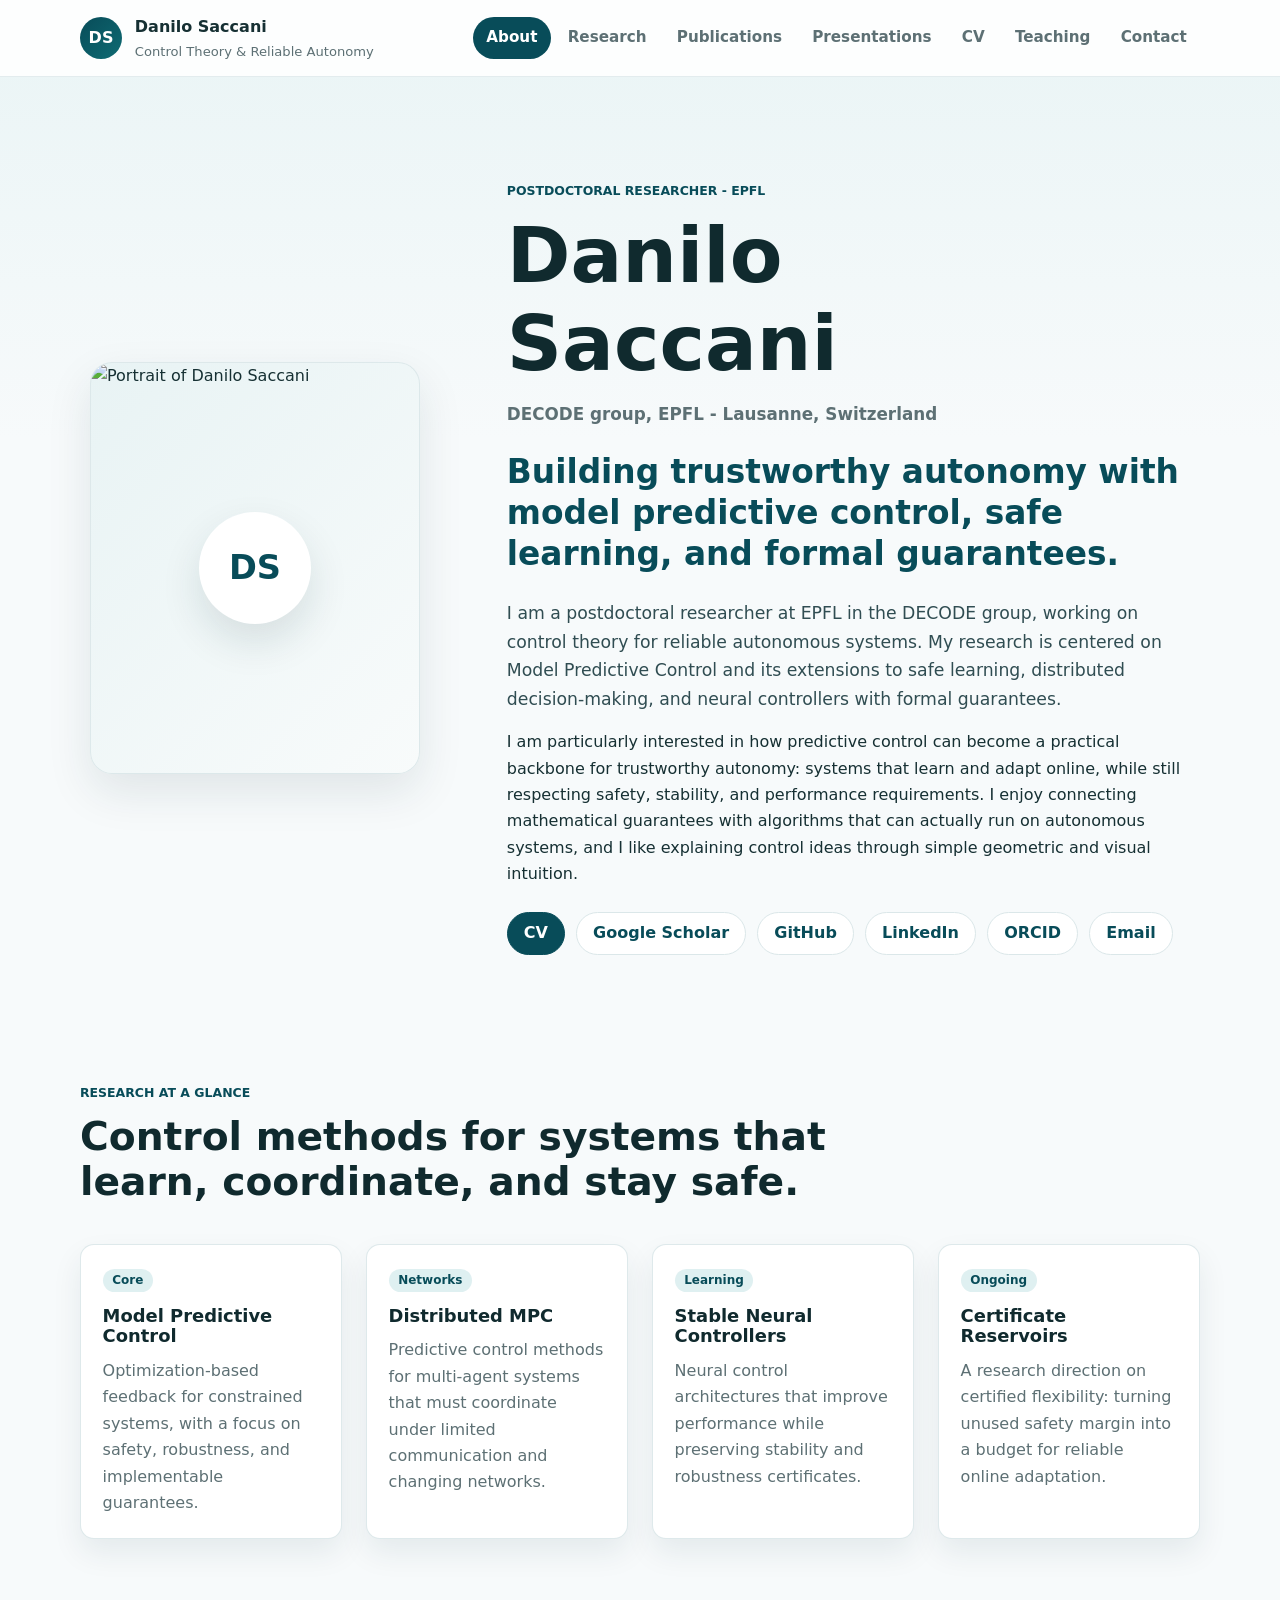
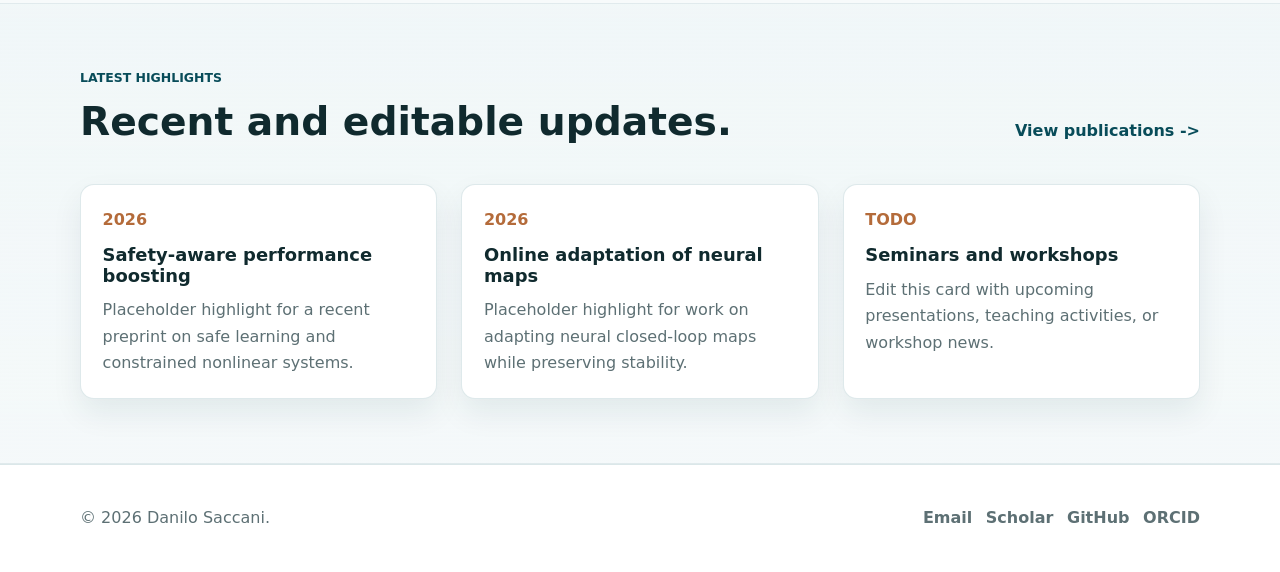
==== index.html @ 60fc22ee "updated picture" ====
<!doctype html>
<html lang="en">
<head>
  <meta charset="utf-8">
  <meta name="viewport" content="width=device-width, initial-scale=1">
  <meta name="description" content="Danilo Saccani, postdoctoral researcher at EPFL working on model predictive control, safe learning, and reliable autonomous systems.">
  <title>Danilo Saccani | Control Theory and Reliable Autonomy</title>
  <link rel="stylesheet" href="assets/css/style.css">
</head>
<body>
  <a class="skip-link" href="#main">Skip to content</a>

  <header class="site-header">
    <nav class="navbar container" aria-label="Primary navigation">
      <a class="brand" href="index.html" aria-label="Danilo Saccani homepage">
        <span class="brand-mark" aria-hidden="true">DS</span>
        <span class="brand-text">
          <span class="brand-name">Danilo Saccani</span>
          <span class="brand-subtitle">Control Theory &amp; Reliable Autonomy</span>
        </span>
      </a>

      <button class="nav-toggle" type="button" aria-expanded="false" aria-controls="site-nav">
        <span class="sr-only">Toggle navigation</span>
        <span class="nav-toggle-bars" aria-hidden="true"></span>
      </button>

      <ul class="nav-links" id="site-nav">
        <li><a href="index.html">About</a></li>
        <li><a href="research.html">Research</a></li>
        <li><a href="publications.html">Publications</a></li>
        <li><a href="presentations.html">Presentations</a></li>
        <li><a href="cv.html">CV</a></li>
        <li><a href="teaching.html">Teaching</a></li>
        <li><a href="contact.html">Contact</a></li>
      </ul>
    </nav>
  </header>

  <main id="main">
    <section class="hero">
      <div class="container hero-grid">
        <div class="hero-portrait">
          <div class="portrait-frame" data-image-shell>
            <img src="picture/profile.png" alt="Portrait of Danilo Saccani" class="profile-photo" data-fallback-image>
            <div class="portrait-placeholder" aria-hidden="true">
              <span>DS</span>
            </div>
          </div>
        </div>

        <div class="hero-copy">
          <p class="eyebrow">Postdoctoral Researcher - EPFL</p>
          <h1>Danilo Saccani</h1>
          <p class="position-line">DECODE group, EPFL - Lausanne, Switzerland</p>
          <p class="tagline">Building trustworthy autonomy with model predictive control, safe learning, and formal guarantees.</p>
          <p class="lead">
            I am a postdoctoral researcher at EPFL in the DECODE group, working on control theory for reliable autonomous systems.
            My research is centered on Model Predictive Control and its extensions to safe learning, distributed decision-making,
            and neural controllers with formal guarantees.
          </p>
          <p>
            I am particularly interested in how predictive control can become a practical backbone for trustworthy autonomy:
            systems that learn and adapt online, while still respecting safety, stability, and performance requirements.
            I enjoy connecting mathematical guarantees with algorithms that can actually run on autonomous systems, and I like
            explaining control ideas through simple geometric and visual intuition.
          </p>

          <div class="button-row" aria-label="Profile links">
            <a class="button primary" href="cv.html">CV</a>
            <a class="button" href="https://scholar.google.com/citations?user=KbvNgogAAAAJ&amp;hl=it" target="_blank" rel="noopener noreferrer">Google Scholar</a>
            <a class="button" href="https://github.com/DaniloSaccani" target="_blank" rel="noopener noreferrer">GitHub</a>
            <a class="button" href="https://www.linkedin.com/in/danilo-saccani/" target="_blank" rel="noopener noreferrer">LinkedIn</a>
            <a class="button" href="https://orcid.org/0000-0002-3059-9160" target="_blank" rel="noopener noreferrer">ORCID</a>
            <a class="button" href="mailto:danilo.saccani09@gmail.com">Email</a>
          </div>
        </div>
      </div>
    </section>

    <section class="section">
      <div class="container">
        <div class="section-heading">
          <p class="eyebrow">Research at a glance</p>
          <h2>Control methods for systems that learn, coordinate, and stay safe.</h2>
        </div>

        <div class="card-grid four-columns">
          <article class="info-card">
            <span class="card-kicker">Core</span>
            <h3>Model Predictive Control</h3>
            <p>Optimization-based feedback for constrained systems, with a focus on safety, robustness, and implementable guarantees.</p>
          </article>

          <article class="info-card">
            <span class="card-kicker">Networks</span>
            <h3>Distributed MPC</h3>
            <p>Predictive control methods for multi-agent systems that must coordinate under limited communication and changing networks.</p>
          </article>

          <article class="info-card">
            <span class="card-kicker">Learning</span>
            <h3>Stable Neural Controllers</h3>
            <p>Neural control architectures that improve performance while preserving stability and robustness certificates.</p>
          </article>

          <article class="info-card">
            <span class="card-kicker">Ongoing</span>
            <h3>Certificate Reservoirs</h3>
            <p>A research direction on certified flexibility: turning unused safety margin into a budget for reliable online adaptation.</p>
          </article>
        </div>
      </div>
    </section>

    <section class="section section-soft">
      <div class="container">
        <div class="section-heading row-heading">
          <div>
            <p class="eyebrow">Latest highlights</p>
            <h2>Recent and editable updates.</h2>
          </div>
          <a class="text-link" href="publications.html">View publications</a>
        </div>

        <div class="card-grid three-columns">
          <article class="highlight-card">
            <time datetime="2026">2026</time>
            <h3>Safety-aware performance boosting</h3>
            <p>Placeholder highlight for a recent preprint on safe learning and constrained nonlinear systems.</p>
          </article>

          <article class="highlight-card">
            <time datetime="2026">2026</time>
            <h3>Online adaptation of neural maps</h3>
            <p>Placeholder highlight for work on adapting neural closed-loop maps while preserving stability.</p>
          </article>

          <article class="highlight-card">
            <time datetime="2025">TODO</time>
            <h3>Seminars and workshops</h3>
            <p>Edit this card with upcoming presentations, teaching activities, or workshop news.</p>
          </article>
        </div>
      </div>
    </section>
  </main>

  <footer class="site-footer">
    <div class="container footer-grid">
      <p>&copy; <span data-current-year></span> Danilo Saccani.</p>
      <div class="footer-links">
        <a href="mailto:danilo.saccani09@gmail.com">Email</a>
        <a href="https://scholar.google.com/citations?user=KbvNgogAAAAJ&amp;hl=it" target="_blank" rel="noopener noreferrer">Scholar</a>
        <a href="https://github.com/DaniloSaccani" target="_blank" rel="noopener noreferrer">GitHub</a>
        <a href="https://orcid.org/0000-0002-3059-9160" target="_blank" rel="noopener noreferrer">ORCID</a>
      </div>
    </div>
  </footer>

  <script src="assets/js/main.js" defer></script>
</body>
</html>
---- assets/css/style.css ----
:root {
  --color-bg: #f7fafb;
  --color-surface: #ffffff;
  --color-surface-soft: #eef6f7;
  --color-text: #163033;
  --color-muted: #5d7074;
  --color-border: #dbe7e9;
  --color-accent: #0f6b73;
  --color-accent-dark: #084c59;
  --color-accent-soft: #dff0f1;
  --color-blue: #1d5f8f;
  --color-warm: #b46b3a;
  --shadow-soft: 0 18px 45px rgba(15, 50, 60, 0.10);
  --shadow-card: 0 14px 30px rgba(15, 50, 60, 0.08);
  --radius-sm: 8px;
  --radius-md: 14px;
  --radius-lg: 22px;
  --container: 1120px;
  --space-xs: 0.4rem;
  --space-sm: 0.75rem;
  --space-md: 1rem;
  --space-lg: 1.5rem;
  --space-xl: 2.5rem;
  --space-2xl: 4rem;
  --font-main: system-ui, -apple-system, BlinkMacSystemFont, "Segoe UI", sans-serif;
}

* {
  box-sizing: border-box;
}

html {
  scroll-behavior: smooth;
}

body {
  margin: 0;
  background:
    linear-gradient(180deg, rgba(223, 240, 241, 0.58), rgba(247, 250, 251, 0) 440px),
    var(--color-bg);
  color: var(--color-text);
  font-family: var(--font-main);
  font-size: 16px;
  line-height: 1.65;
}

body.nav-open {
  overflow: hidden;
}

img,
object,
embed,
iframe {
  max-width: 100%;
}

a {
  color: var(--color-accent-dark);
  text-decoration-thickness: 0.08em;
  text-underline-offset: 0.18em;
}

a:hover {
  color: var(--color-blue);
}

p {
  margin: 0 0 var(--space-md);
}

h1,
h2,
h3 {
  margin: 0;
  line-height: 1.15;
  color: #102a2e;
}

h1 {
  font-size: clamp(2.2rem, 7vw, 4.8rem);
  max-width: 11ch;
}

h2 {
  font-size: clamp(1.6rem, 4vw, 2.45rem);
}

h3 {
  font-size: 1.12rem;
}

code {
  border: 1px solid var(--color-border);
  border-radius: var(--radius-sm);
  background: #f2f7f8;
  color: #16454b;
  font-size: 0.92em;
  padding: 0.1rem 0.32rem;
}

.container {
  width: min(calc(100% - 2rem), var(--container));
  margin-inline: auto;
}

.container.narrow {
  max-width: 820px;
}

.skip-link {
  position: absolute;
  left: 1rem;
  top: 0.75rem;
  z-index: 100;
  transform: translateY(-160%);
  border-radius: var(--radius-sm);
  background: var(--color-accent-dark);
  color: #ffffff;
  padding: 0.65rem 0.9rem;
  transition: transform 160ms ease;
}

.skip-link:focus {
  transform: translateY(0);
}

.sr-only {
  position: absolute;
  width: 1px;
  height: 1px;
  padding: 0;
  margin: -1px;
  overflow: hidden;
  clip: rect(0, 0, 0, 0);
  white-space: nowrap;
  border: 0;
}

.site-header {
  position: sticky;
  top: 0;
  z-index: 50;
  border-bottom: 1px solid rgba(219, 231, 233, 0.78);
  background: rgba(255, 255, 255, 0.88);
  backdrop-filter: blur(18px);
}

.navbar {
  display: flex;
  align-items: center;
  justify-content: space-between;
  gap: var(--space-lg);
  min-height: 76px;
}

.brand {
  display: inline-flex;
  align-items: center;
  gap: 0.8rem;
  color: var(--color-text);
  text-decoration: none;
}

.brand-mark {
  display: grid;
  width: 42px;
  height: 42px;
  place-items: center;
  border-radius: 50%;
  background: linear-gradient(135deg, var(--color-accent-dark), var(--color-accent));
  color: #ffffff;
  font-weight: 800;
  letter-spacing: 0;
}

.brand-text {
  display: grid;
  gap: 0.05rem;
}

.brand-name {
  font-weight: 800;
}

.brand-subtitle {
  color: var(--color-muted);
  font-size: 0.82rem;
}

.nav-links {
  display: flex;
  align-items: center;
  gap: 0.25rem;
  list-style: none;
  margin: 0;
  padding: 0;
}

.nav-links a {
  display: inline-flex;
  align-items: center;
  min-height: 42px;
  border-radius: 999px;
  color: var(--color-muted);
  font-size: 0.95rem;
  font-weight: 650;
  padding: 0.45rem 0.82rem;
  text-decoration: none;
}

.nav-links a:hover,
.nav-links a:focus-visible {
  background: var(--color-accent-soft);
  color: var(--color-accent-dark);
}

.nav-links a.is-active {
  background: var(--color-accent-dark);
  color: #ffffff;
}

.nav-toggle {
  display: none;
  width: 44px;
  height: 44px;
  border: 1px solid var(--color-border);
  border-radius: 50%;
  background: #ffffff;
  color: var(--color-text);
  cursor: pointer;
}

.nav-toggle-bars,
.nav-toggle-bars::before,
.nav-toggle-bars::after {
  display: block;
  width: 18px;
  height: 2px;
  margin-inline: auto;
  border-radius: 2px;
  background: currentColor;
  content: "";
  transition: transform 160ms ease, opacity 160ms ease;
}

.nav-toggle-bars::before {
  transform: translateY(-6px);
}

.nav-toggle-bars::after {
  transform: translateY(4px);
}

.nav-toggle[aria-expanded="true"] .nav-toggle-bars {
  transform: rotate(45deg);
}

.nav-toggle[aria-expanded="true"] .nav-toggle-bars::before {
  opacity: 0;
}

.nav-toggle[aria-expanded="true"] .nav-toggle-bars::after {
  transform: translateY(-2px) rotate(90deg);
}

.hero {
  padding: clamp(3rem, 9vw, 6.5rem) 0 var(--space-2xl);
}

.hero-grid {
  display: grid;
  grid-template-columns: minmax(240px, 350px) minmax(0, 1fr);
  align-items: center;
  gap: clamp(2rem, 6vw, 5rem);
}

.hero-portrait {
  display: flex;
  justify-content: center;
}

.portrait-frame {
  position: relative;
  width: min(100%, 330px);
  aspect-ratio: 4 / 5;
  overflow: hidden;
  border: 1px solid rgba(219, 231, 233, 0.9);
  border-radius: var(--radius-lg);
  background: linear-gradient(135deg, #e8f3f4, #f8fbfb);
  box-shadow: var(--shadow-soft);
}

.profile-photo {
  position: absolute;
  inset: 0;
  z-index: 2;
  width: 100%;
  height: 100%;
  object-fit: cover;
}

.portrait-placeholder {
  position: absolute;
  inset: 0;
  display: grid;
  place-items: center;
}

.portrait-placeholder span {
  display: grid;
  width: 112px;
  height: 112px;
  place-items: center;
  border-radius: 50%;
  background: #ffffff;
  color: var(--color-accent-dark);
  font-size: 2.1rem;
  font-weight: 800;
  box-shadow: 0 18px 40px rgba(15, 50, 60, 0.12);
}

.portrait-frame.is-missing .profile-photo {
  display: none;
}

.hero-copy {
  max-width: 720px;
}

.eyebrow {
  margin: 0 0 0.65rem;
  color: var(--color-accent-dark);
  font-size: 0.78rem;
  font-weight: 800;
  letter-spacing: 0;
  text-transform: uppercase;
}

.position-line {
  margin-top: var(--space-sm);
  color: var(--color-muted);
  font-size: 1.05rem;
  font-weight: 650;
}

.tagline {
  margin: var(--space-lg) 0;
  color: var(--color-accent-dark);
  font-size: clamp(1.35rem, 3vw, 2.05rem);
  font-weight: 800;
  line-height: 1.25;
}

.lead {
  color: #304d52;
  font-size: 1.08rem;
}

.button-row {
  display: flex;
  flex-wrap: wrap;
  gap: 0.7rem;
  margin-top: var(--space-lg);
}

.button {
  display: inline-flex;
  align-items: center;
  justify-content: center;
  min-height: 42px;
  border: 1px solid var(--color-border);
  border-radius: 999px;
  background: #ffffff;
  color: var(--color-accent-dark);
  font-weight: 750;
  line-height: 1.2;
  padding: 0.68rem 1rem;
  text-decoration: none;
  transition: transform 160ms ease, box-shadow 160ms ease, border-color 160ms ease, background 160ms ease;
}

.button:hover,
.button:focus-visible {
  transform: translateY(-1px);
  border-color: rgba(15, 107, 115, 0.35);
  background: #fafdfe;
  color: var(--color-accent-dark);
  box-shadow: 0 12px 24px rgba(15, 50, 60, 0.10);
}

.button.primary {
  border-color: var(--color-accent-dark);
  background: var(--color-accent-dark);
  color: #ffffff;
}

.button.primary:hover,
.button.primary:focus-visible {
  background: var(--color-accent);
  color: #ffffff;
}

.section {
  padding: var(--space-2xl) 0;
}

.section-soft {
  background: linear-gradient(180deg, rgba(238, 246, 247, 0.7), rgba(238, 246, 247, 0.25));
  border-block: 1px solid rgba(219, 231, 233, 0.78);
}

.section-heading {
  max-width: 760px;
  margin-bottom: var(--space-xl);
}

.row-heading {
  display: flex;
  align-items: end;
  justify-content: space-between;
  gap: var(--space-md);
  max-width: none;
}

.text-link {
  display: inline-flex;
  align-items: center;
  color: var(--color-accent-dark);
  font-weight: 800;
  text-decoration: none;
}

.text-link::after {
  margin-left: 0.35rem;
  content: "->";
}

.card-grid {
  display: grid;
  gap: var(--space-lg);
}

.three-columns {
  grid-template-columns: repeat(3, minmax(0, 1fr));
}

.four-columns {
  grid-template-columns: repeat(4, minmax(0, 1fr));
}

.info-card,
.highlight-card,
.publication-card,
.presentation-card,
.teaching-card,
.contact-card,
.contact-note,
.cv-block,
.viewer-panel,
.cv-viewer,
.theme-card {
  border: 1px solid rgba(219, 231, 233, 0.9);
  border-radius: var(--radius-md);
  background: var(--color-surface);
  box-shadow: var(--shadow-card);
}

.info-card,
.highlight-card {
  padding: 1.35rem;
}

.info-card h3,
.highlight-card h3 {
  margin-bottom: 0.7rem;
}

.info-card p,
.highlight-card p {
  margin-bottom: 0;
  color: var(--color-muted);
}

.card-kicker,
.publication-type,
.status-pill {
  display: inline-flex;
  align-items: center;
  width: fit-content;
  border-radius: 999px;
  background: var(--color-accent-soft);
  color: var(--color-accent-dark);
  font-size: 0.75rem;
  font-weight: 800;
  line-height: 1;
  margin-bottom: 0.85rem;
  padding: 0.36rem 0.6rem;
}

.highlight-card time {
  display: inline-flex;
  margin-bottom: 0.75rem;
  color: var(--color-warm);
  font-weight: 800;
}

.page-header {
  padding: clamp(3rem, 8vw, 5rem) 0 var(--space-xl);
}

.page-header h1 {
  max-width: 12ch;
  margin-bottom: var(--space-lg);
}

.research-list {
  display: grid;
  gap: var(--space-lg);
}

.theme-card {
  display: grid;
  grid-template-columns: 88px minmax(0, 1fr);
  gap: var(--space-lg);
  padding: clamp(1.25rem, 4vw, 2rem);
}

.theme-number {
  color: var(--color-accent);
  font-size: 2.4rem;
  font-weight: 900;
  line-height: 1;
}

.theme-body h2 {
  margin-bottom: var(--space-md);
}

.theme-body p {
  color: #304d52;
}

.tag-list {
  display: flex;
  flex-wrap: wrap;
  gap: 0.5rem;
  margin: var(--space-lg) 0 var(--space-md);
}

.tag-list span,
.tag {
  display: inline-flex;
  align-items: center;
  border: 1px solid rgba(15, 107, 115, 0.22);
  border-radius: 999px;
  background: #f7fbfb;
  color: #24565d;
  font-size: 0.78rem;
  font-weight: 700;
  padding: 0.28rem 0.55rem;
}

.filter-panel {
  display: flex;
  flex-wrap: wrap;
  gap: 0.6rem;
  margin-bottom: var(--space-xl);
}

.filter-chip {
  border: 1px solid var(--color-border);
  border-radius: 999px;
  background: #ffffff;
  color: var(--color-muted);
  cursor: pointer;
  font: inherit;
  font-size: 0.9rem;
  font-weight: 750;
  min-height: 40px;
  padding: 0.45rem 0.85rem;
}

.filter-chip:hover,
.filter-chip:focus-visible,
.filter-chip.is-active {
  border-color: var(--color-accent-dark);
  background: var(--color-accent-dark);
  color: #ffffff;
}

.dynamic-root {
  display: grid;
  gap: var(--space-xl);
}

.dynamic-group {
  display: grid;
  gap: var(--space-md);
}

.dynamic-group h2 {
  font-size: clamp(1.35rem, 3vw, 1.9rem);
}

.publication-card {
  display: grid;
  gap: 0.8rem;
  padding: 1.35rem;
}

.publication-card h3 {
  font-size: 1.2rem;
}

.publication-meta {
  color: var(--color-muted);
  font-weight: 650;
}

.publication-authors {
  color: #2d4c51;
}

.publication-authors strong {
  color: var(--color-accent-dark);
}

.publication-actions,
.presentation-actions {
  display: flex;
  flex-wrap: wrap;
  gap: 0.55rem;
}

.small-link {
  display: inline-flex;
  align-items: center;
  min-height: 34px;
  border: 1px solid var(--color-border);
  border-radius: 999px;
  color: var(--color-accent-dark);
  font-size: 0.86rem;
  font-weight: 750;
  line-height: 1;
  padding: 0.45rem 0.7rem;
  text-decoration: none;
}

.small-link:hover,
.small-link:focus-visible {
  border-color: var(--color-accent);
  background: var(--color-accent-soft);
}

.small-link.button-like {
  background: #ffffff;
  cursor: pointer;
  font: inherit;
}

.small-link.is-disabled {
  color: var(--color-muted);
  opacity: 0.72;
}

.status-message {
  border: 1px dashed rgba(15, 107, 115, 0.35);
  border-radius: var(--radius-md);
  background: rgba(255, 255, 255, 0.75);
  color: var(--color-muted);
  margin: 0;
  padding: var(--space-lg);
}

.presentation-layout {
  display: grid;
  grid-template-columns: minmax(0, 1.1fr) minmax(320px, 0.9fr);
  align-items: start;
  gap: var(--space-lg);
}

.presentation-card {
  display: grid;
  gap: 0.8rem;
  padding: 1.25rem;
}

.presentation-card h3 {
  font-size: 1.18rem;
}

.presentation-meta {
  color: var(--color-muted);
  font-weight: 650;
}

.viewer-panel,
.cv-viewer {
  padding: 1.25rem;
}

.viewer-panel {
  position: sticky;
  top: 96px;
}

.viewer-header {
  margin-bottom: var(--space-md);
}

.viewer-header h2 {
  font-size: 1.45rem;
}

.pdf-placeholder,
.pdf-shell {
  display: grid;
  min-height: 420px;
  place-items: center;
  overflow: hidden;
  border: 1px solid var(--color-border);
  border-radius: var(--radius-sm);
  background: #f3f8f9;
  color: var(--color-muted);
  text-align: center;
}

.pdf-placeholder p {
  max-width: 32rem;
  margin: 0;
  padding: var(--space-lg);
}

.pdf-placeholder iframe,
.pdf-shell object {
  width: 100%;
  height: 620px;
  border: 0;
}

.cv-layout {
  display: grid;
  grid-template-columns: minmax(0, 0.95fr) minmax(340px, 1.05fr);
  align-items: start;
  gap: var(--space-lg);
}

.cv-summary {
  display: grid;
  gap: var(--space-md);
}

.cv-block {
  padding: 1.35rem;
}

.cv-block h2 {
  margin-bottom: 0.85rem;
  font-size: 1.2rem;
}

.clean-list,
.timeline-list {
  margin: 0;
  padding-left: 1.1rem;
}

.clean-list li,
.timeline-list li {
  margin-bottom: 0.35rem;
}

.timeline-list {
  display: grid;
  gap: 0.65rem;
  padding-left: 0;
  list-style: none;
}

.timeline-list li {
  display: grid;
  grid-template-columns: 86px minmax(0, 1fr);
  gap: var(--space-md);
  margin: 0;
}

.timeline-date {
  color: var(--color-accent-dark);
  font-weight: 800;
}

.teaching-card {
  display: grid;
  gap: 0.65rem;
  padding: 1.25rem;
}

.teaching-card h3 {
  font-size: 1.13rem;
}

.teaching-meta {
  color: var(--color-muted);
  font-weight: 650;
}

.contact-layout {
  display: grid;
  grid-template-columns: minmax(0, 1.1fr) minmax(280px, 0.75fr);
  align-items: start;
  gap: var(--space-lg);
}

.contact-card,
.contact-note {
  padding: clamp(1.25rem, 4vw, 2rem);
}

.contact-card h2,
.contact-note h2 {
  margin-bottom: 0.7rem;
}

.contact-list {
  display: grid;
  gap: var(--space-md);
  margin: var(--space-lg) 0 0;
}

.contact-list div {
  display: grid;
  grid-template-columns: 140px minmax(0, 1fr);
  gap: var(--space-md);
  border-top: 1px solid var(--color-border);
  padding-top: var(--space-md);
}

.contact-list dt {
  color: var(--color-muted);
  font-weight: 800;
}

.contact-list dd {
  margin: 0;
  overflow-wrap: anywhere;
}

.site-footer {
  border-top: 1px solid var(--color-border);
  background: #ffffff;
  color: var(--color-muted);
  padding: var(--space-xl) 0;
}

.footer-grid {
  display: flex;
  align-items: center;
  justify-content: space-between;
  gap: var(--space-md);
}

.footer-grid p {
  margin: 0;
}

.footer-links {
  display: flex;
  flex-wrap: wrap;
  gap: 0.85rem;
}

.footer-links a {
  color: var(--color-muted);
  font-weight: 700;
  text-decoration: none;
}

.footer-links a:hover,
.footer-links a:focus-visible {
  color: var(--color-accent-dark);
}

@media (max-width: 980px) {
  .four-columns,
  .three-columns,
  .presentation-layout,
  .cv-layout,
  .contact-layout {
    grid-template-columns: 1fr;
  }

  .viewer-panel {
    position: static;
  }

  .hero-grid {
    grid-template-columns: 1fr;
  }

  .hero-portrait {
    justify-content: start;
  }

  .portrait-frame {
    width: min(100%, 280px);
  }
}

@media (max-width: 760px) {
  body.nav-open {
    overflow: hidden;
  }

  .navbar {
    min-height: 68px;
  }

  .brand-subtitle {
    display: none;
  }

  .nav-toggle {
    display: inline-grid;
    place-items: center;
  }

  .nav-links {
    position: fixed;
    inset: 68px 1rem auto;
    display: none;
    flex-direction: column;
    align-items: stretch;
    border: 1px solid var(--color-border);
    border-radius: var(--radius-md);
    background: #ffffff;
    box-shadow: var(--shadow-soft);
    padding: 0.7rem;
  }

  .nav-links.is-open {
    display: flex;
  }

  .nav-links a {
    justify-content: center;
    border-radius: var(--radius-sm);
  }

  .hero {
    padding-top: var(--space-xl);
  }

  h1 {
    max-width: 12ch;
  }

  .row-heading,
  .footer-grid {
    align-items: start;
    flex-direction: column;
  }

  .theme-card {
    grid-template-columns: 1fr;
  }

  .theme-number {
    font-size: 1.4rem;
  }

  .contact-list div,
  .timeline-list li {
    grid-template-columns: 1fr;
    gap: 0.15rem;
  }

  .pdf-placeholder,
  .pdf-shell {
    min-height: 300px;
  }

  .pdf-placeholder iframe,
  .pdf-shell object {
    height: 460px;
  }
}

@media (max-width: 480px) {
  .container {
    width: min(calc(100% - 1.25rem), var(--container));
  }

  .button,
  .small-link {
    width: 100%;
  }

  .button-row,
  .publication-actions,
  .presentation-actions {
    width: 100%;
  }

  .filter-chip {
    flex: 1 1 auto;
  }
}
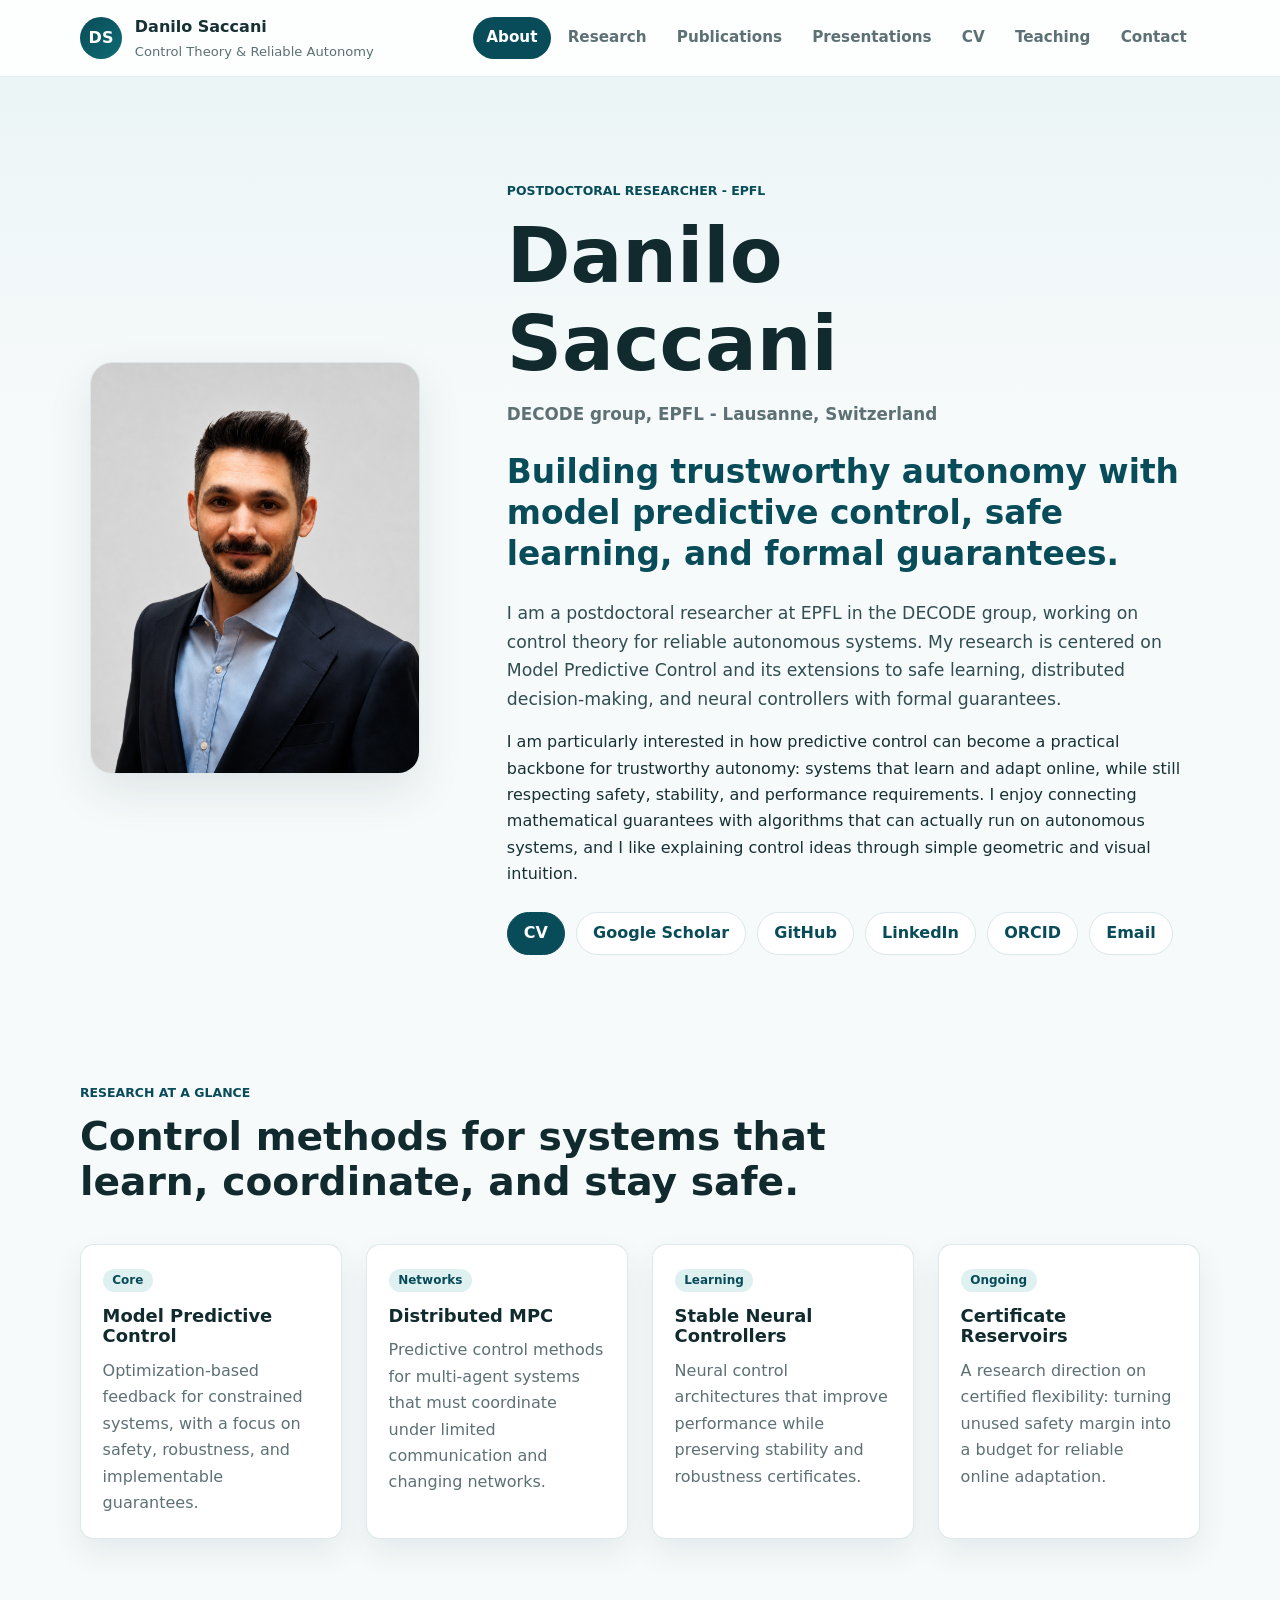
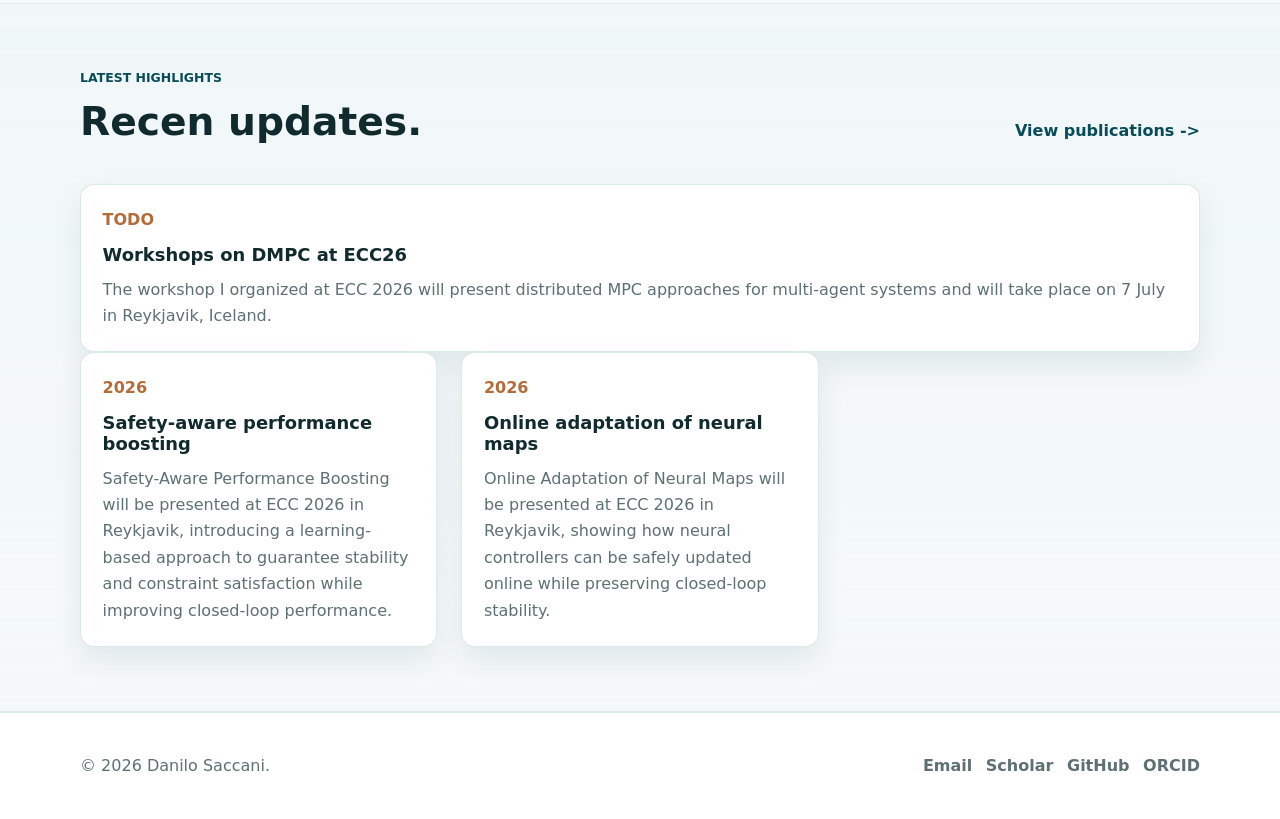
==== commit c9293a14: "updated news" ====
--- a/index.html
+++ b/index.html
@@ -72,7 +72,7 @@
             <a class="button" href="https://github.com/DaniloSaccani" target="_blank" rel="noopener noreferrer">GitHub</a>
             <a class="button" href="https://www.linkedin.com/in/danilo-saccani/" target="_blank" rel="noopener noreferrer">LinkedIn</a>
             <a class="button" href="https://orcid.org/0000-0002-3059-9160" target="_blank" rel="noopener noreferrer">ORCID</a>
-            <a class="button" href="mailto:danilo.saccani09@gmail.com">Email</a>
+            <a class="button" href="mailto:danilo.saccani1990@gmail.com">Email</a>
           </div>
         </div>
       </div>
@@ -118,28 +118,28 @@
         <div class="section-heading row-heading">
           <div>
             <p class="eyebrow">Latest highlights</p>
-            <h2>Recent and editable updates.</h2>
+            <h2>Recen updates.</h2>
           </div>
           <a class="text-link" href="publications.html">View publications</a>
         </div>
+
+        <article class="highlight-card">
+            <time datetime="2026">TODO</time>
+            <h3>Workshops on DMPC at ECC26</h3>
+            <p>The workshop I organized at ECC 2026 will present distributed MPC approaches for multi-agent systems and will take place on 7 July in Reykjavik, Iceland.</p>
+          </article>
 
         <div class="card-grid three-columns">
           <article class="highlight-card">
             <time datetime="2026">2026</time>
             <h3>Safety-aware performance boosting</h3>
-            <p>Placeholder highlight for a recent preprint on safe learning and constrained nonlinear systems.</p>
+            <p>Safety-Aware Performance Boosting will be presented at ECC 2026 in Reykjavik, introducing a learning-based approach to guarantee stability and constraint satisfaction while improving closed-loop performance.</p>
           </article>
 
           <article class="highlight-card">
             <time datetime="2026">2026</time>
             <h3>Online adaptation of neural maps</h3>
-            <p>Placeholder highlight for work on adapting neural closed-loop maps while preserving stability.</p>
-          </article>
-
-          <article class="highlight-card">
-            <time datetime="2025">TODO</time>
-            <h3>Seminars and workshops</h3>
-            <p>Edit this card with upcoming presentations, teaching activities, or workshop news.</p>
+            <p>Online Adaptation of Neural Maps will be presented at ECC 2026 in Reykjavik, showing how neural controllers can be safely updated online while preserving closed-loop stability.</p>
           </article>
         </div>
       </div>
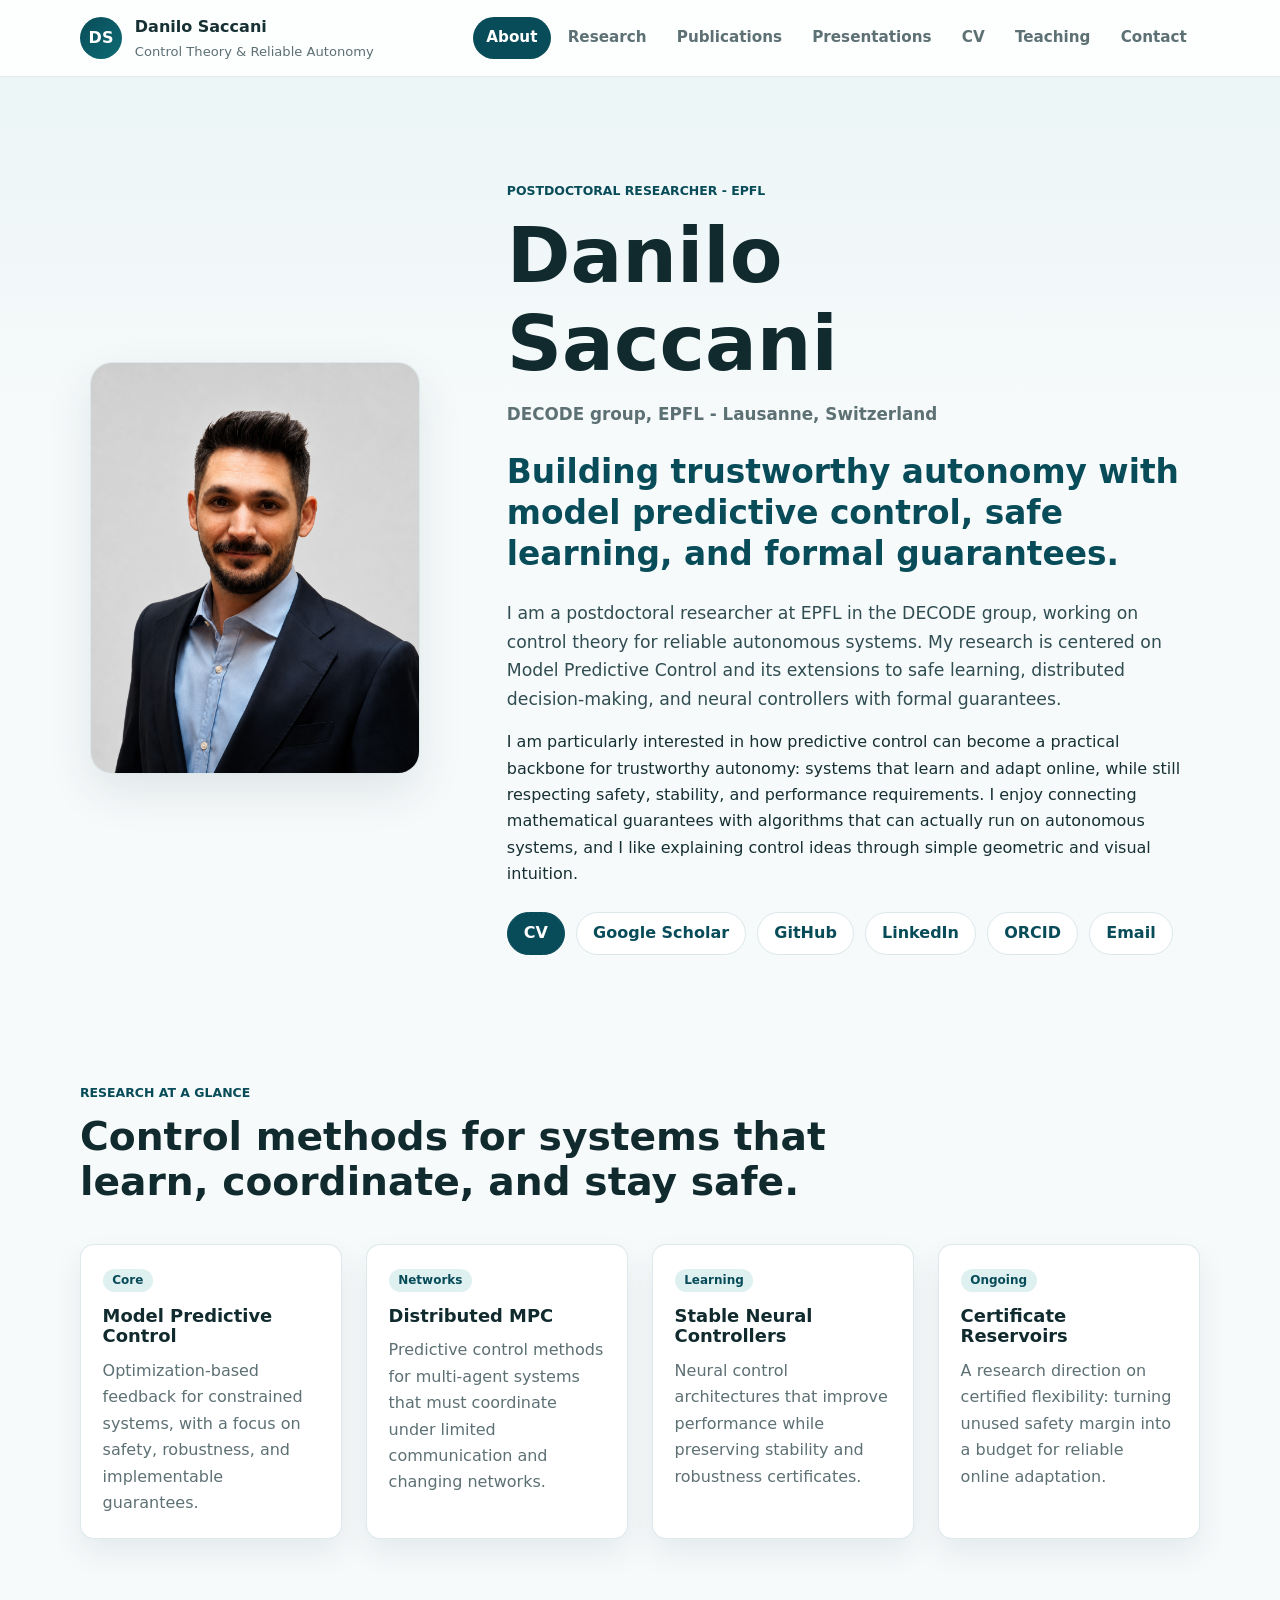
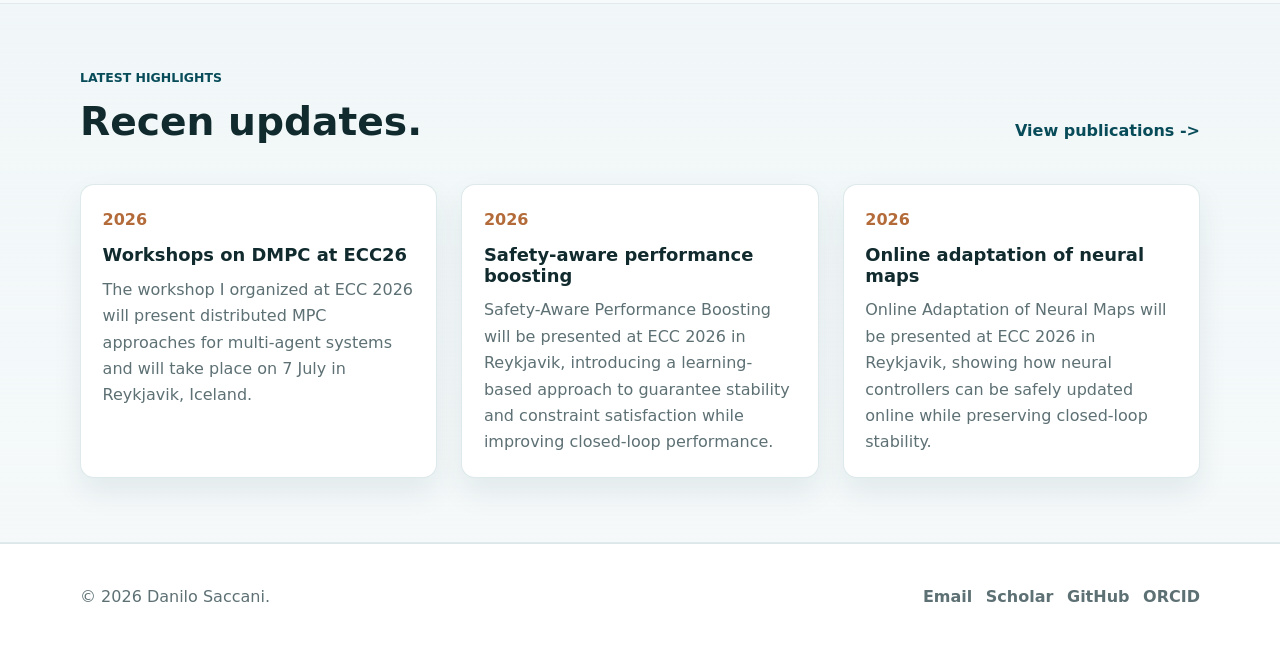
==== commit f25c888e: "updated news" ====
--- a/index.html
+++ b/index.html
@@ -122,14 +122,12 @@
           </div>
           <a class="text-link" href="publications.html">View publications</a>
         </div>
-
+        <div class="card-grid three-columns">
         <article class="highlight-card">
-            <time datetime="2026">TODO</time>
+            <time datetime="2026">2026</time>
             <h3>Workshops on DMPC at ECC26</h3>
             <p>The workshop I organized at ECC 2026 will present distributed MPC approaches for multi-agent systems and will take place on 7 July in Reykjavik, Iceland.</p>
           </article>
-
-        <div class="card-grid three-columns">
           <article class="highlight-card">
             <time datetime="2026">2026</time>
             <h3>Safety-aware performance boosting</h3>
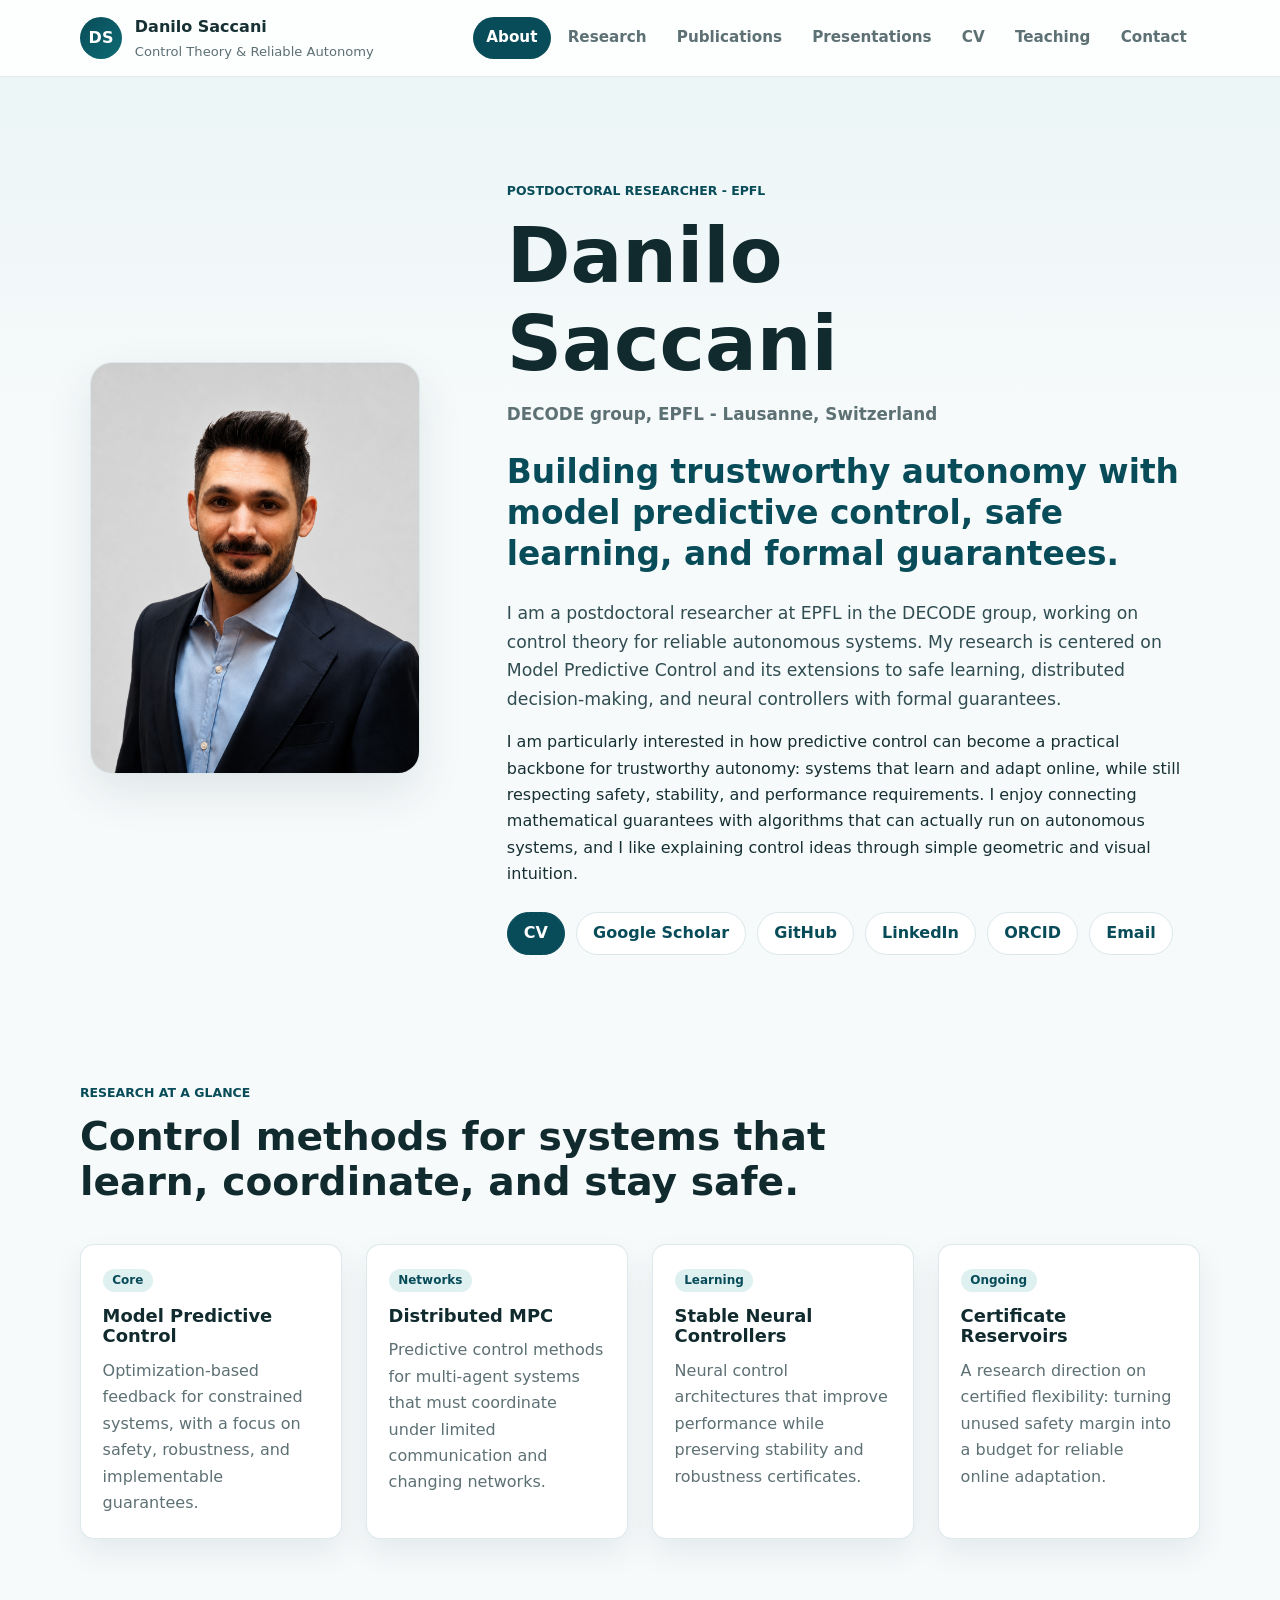
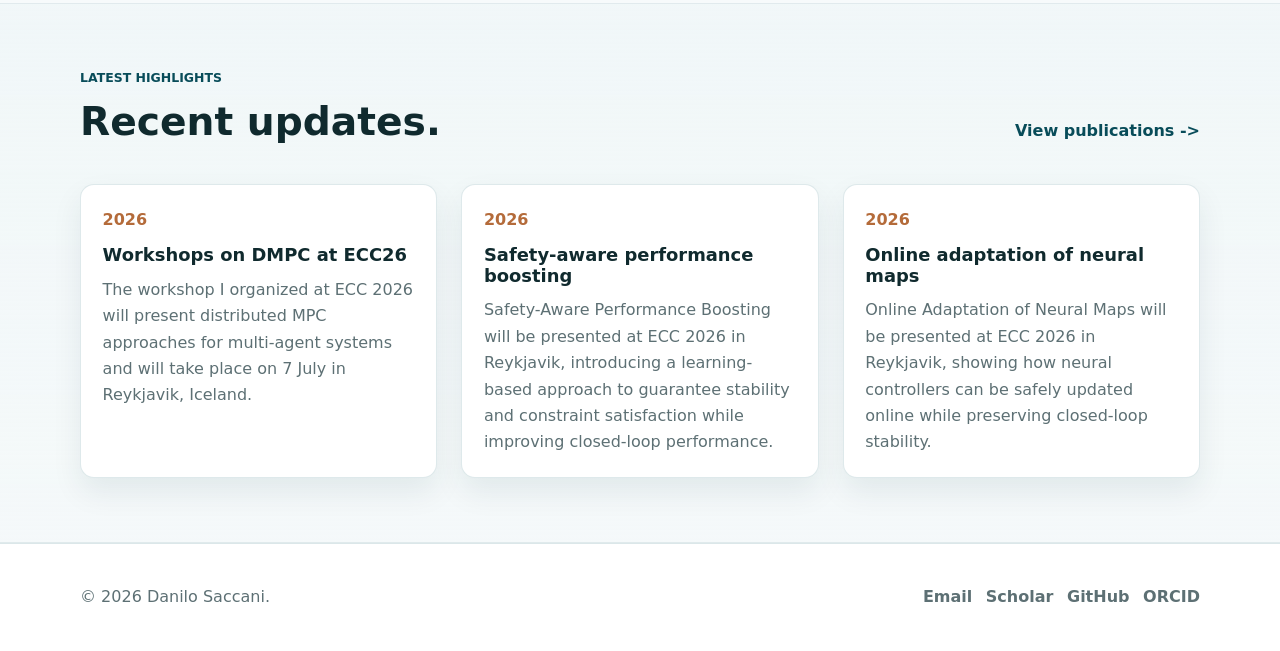
==== commit 7bc45f88: "updated news" ====
--- a/index.html
+++ b/index.html
@@ -118,7 +118,7 @@
         <div class="section-heading row-heading">
           <div>
             <p class="eyebrow">Latest highlights</p>
-            <h2>Recen updates.</h2>
+            <h2>Recent updates.</h2>
           </div>
           <a class="text-link" href="publications.html">View publications</a>
         </div>
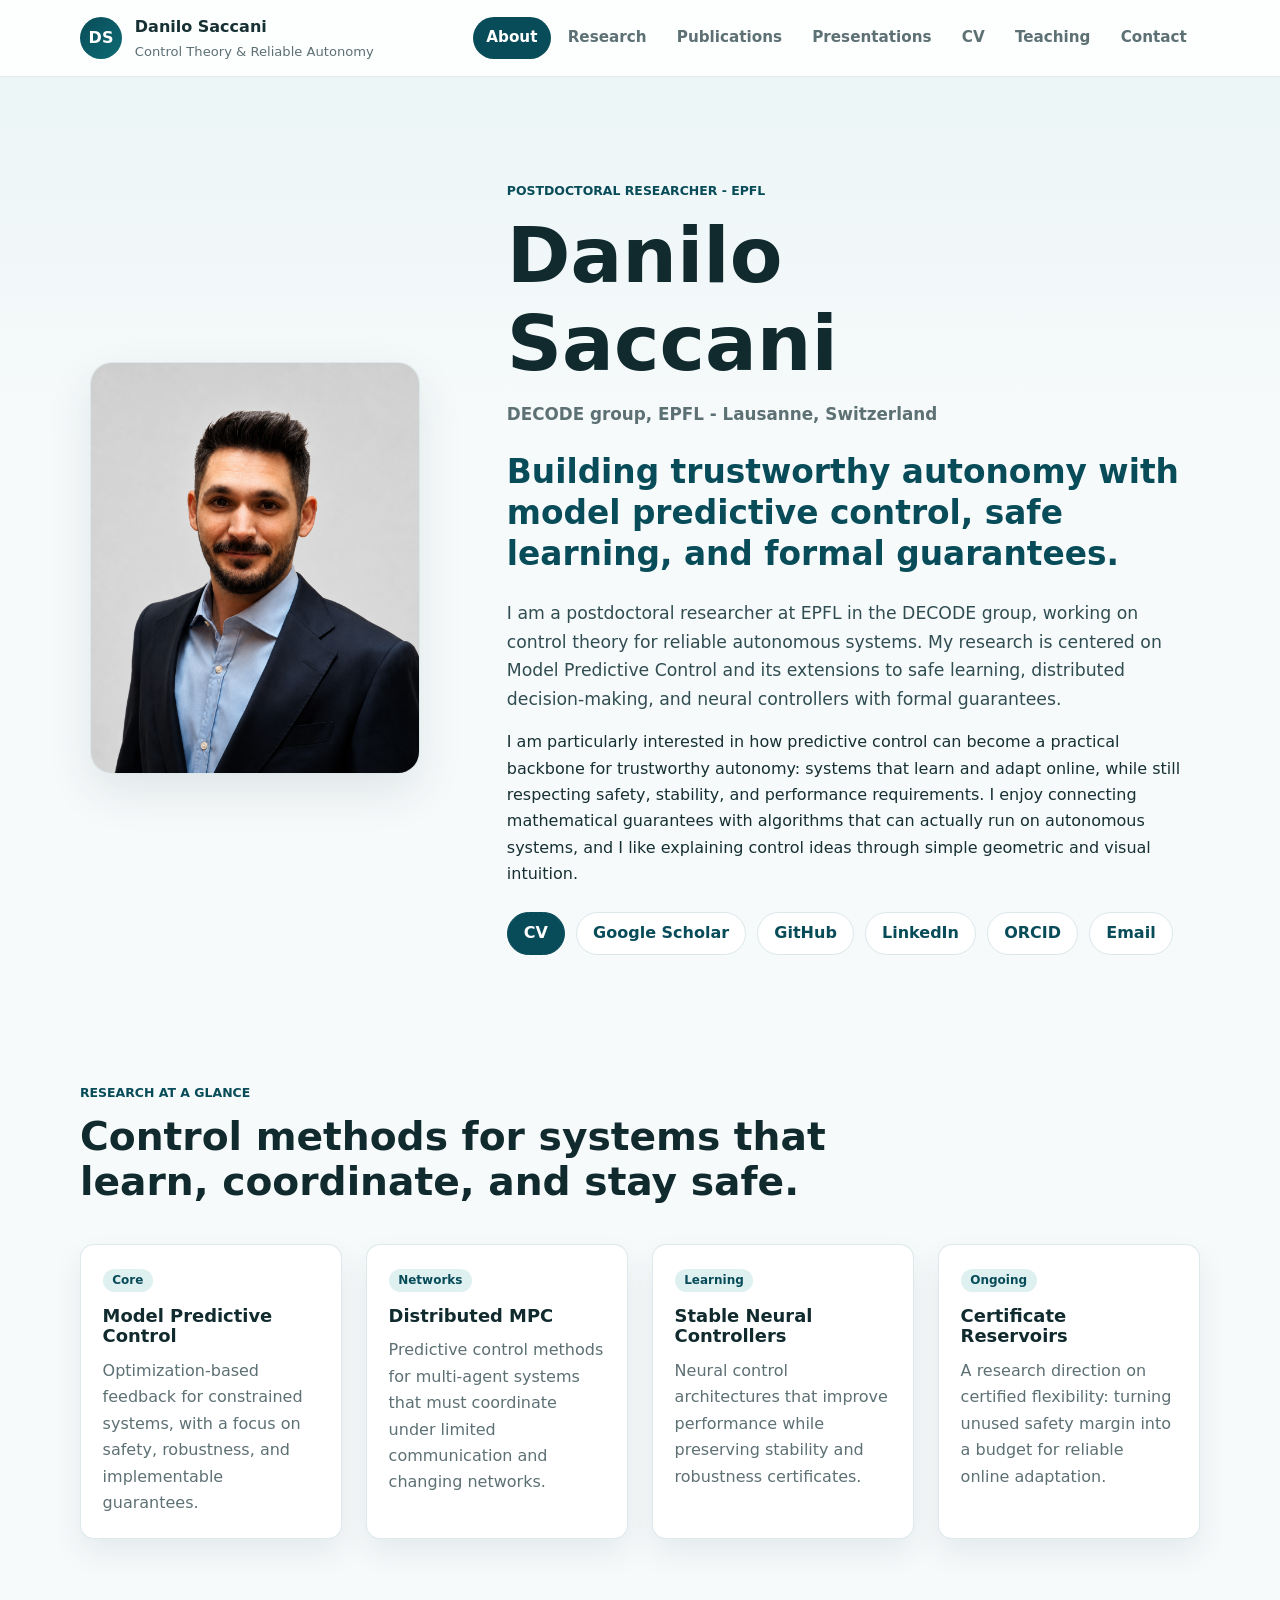
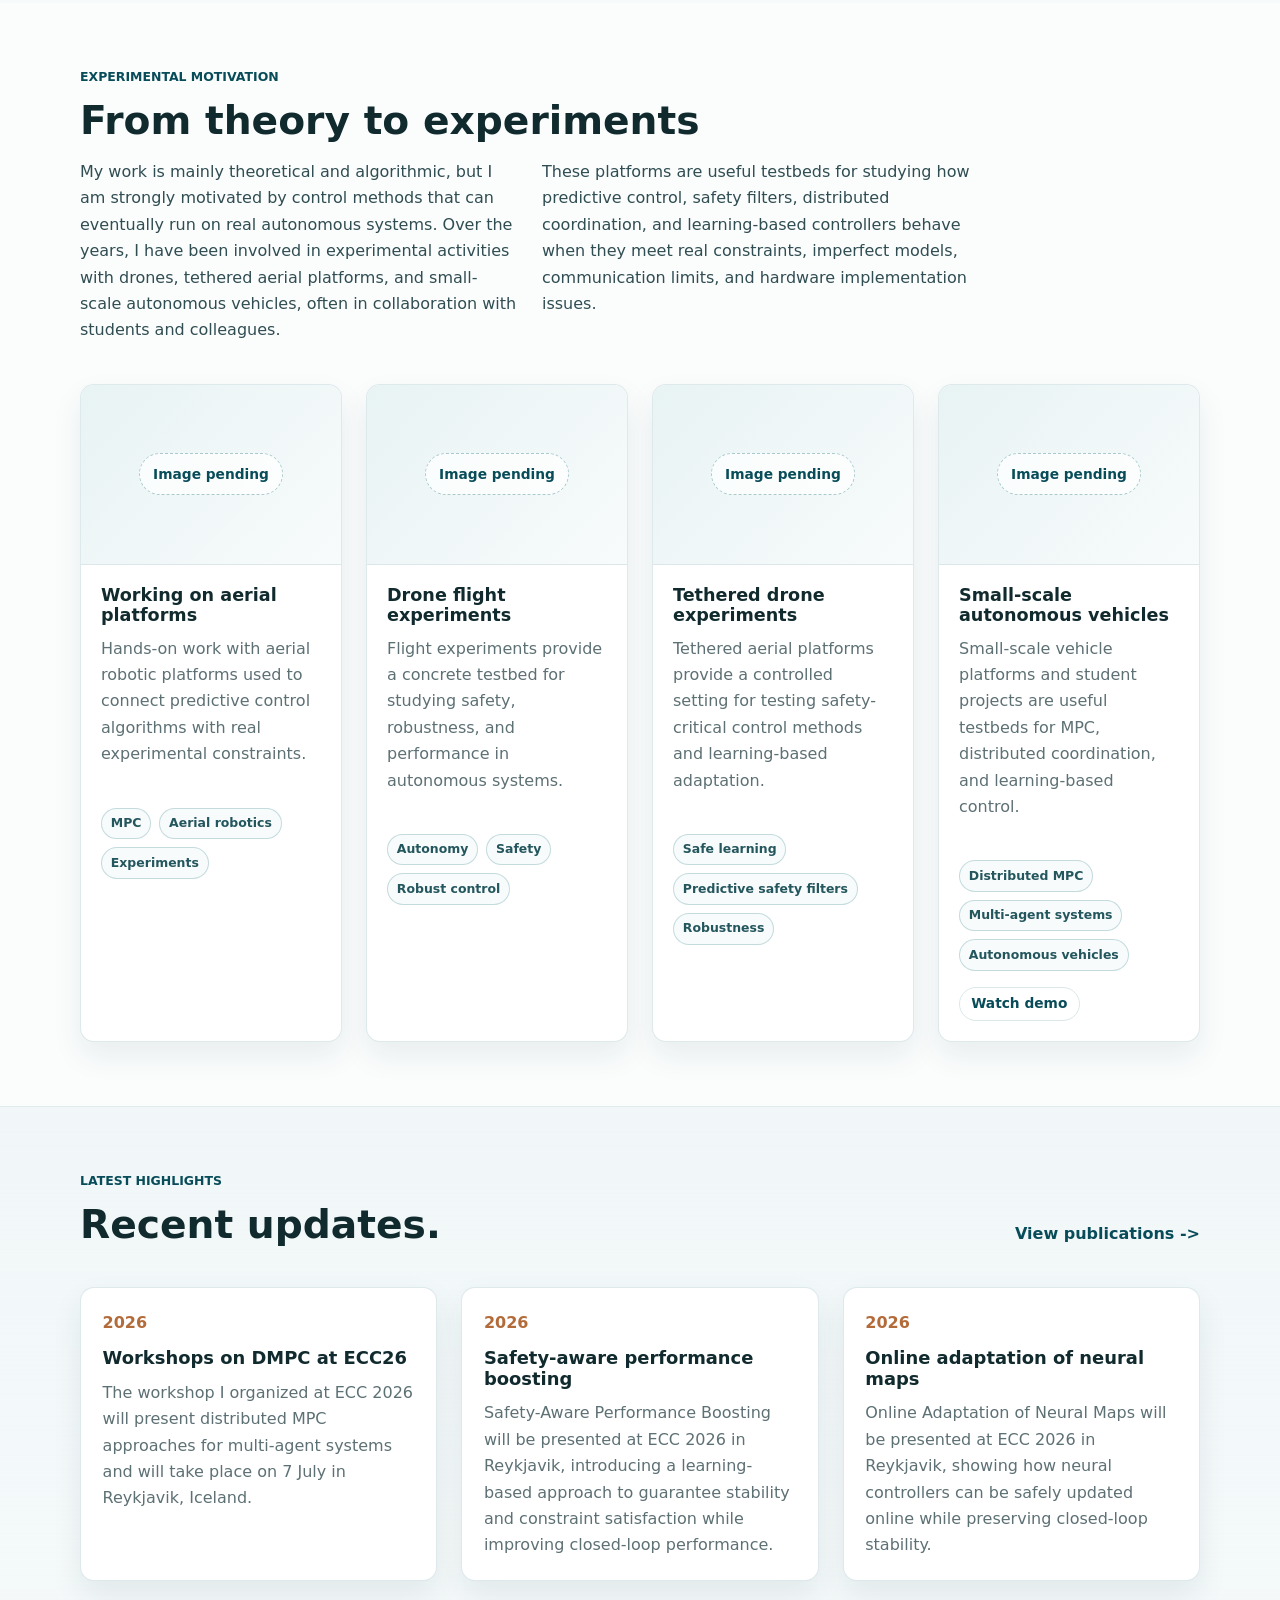
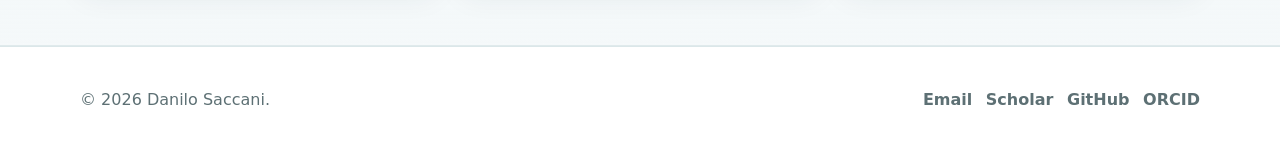
==== commit 0bdfd38f: "added subsection" ====
--- a/index.html
+++ b/index.html
@@ -113,6 +113,27 @@
       </div>
     </section>
 
+    <section class="section experiments-section">
+      <div class="container">
+        <div class="section-heading experiments-heading">
+          <p class="eyebrow">Experimental motivation</p>
+          <h2>From theory to experiments</h2>
+          <div class="experiments-copy">
+            <p>
+              My work is mainly theoretical and algorithmic, but I am strongly motivated by control methods that can eventually run on real autonomous systems. Over the years, I have been involved in experimental activities with drones, tethered aerial platforms, and small-scale autonomous vehicles, often in collaboration with students and colleagues.
+            </p>
+            <p>
+              These platforms are useful testbeds for studying how predictive control, safety filters, distributed coordination, and learning-based controllers behave when they meet real constraints, imperfect models, communication limits, and hardware implementation issues.
+            </p>
+          </div>
+        </div>
+
+        <div id="gallery-root" class="gallery-grid" data-gallery-root>
+          <p class="status-message">Loading experiment gallery...</p>
+        </div>
+      </div>
+    </section>
+
     <section class="section section-soft">
       <div class="container">
         <div class="section-heading row-heading">
--- a/assets/css/style.css
+++ b/assets/css/style.css
@@ -453,6 +453,7 @@
 .highlight-card,
 .publication-card,
 .presentation-card,
+.gallery-card,
 .teaching-card,
 .contact-card,
 .contact-note,
@@ -505,6 +506,110 @@
   font-weight: 800;
 }
 
+.experiments-section {
+  background: rgba(255, 255, 255, 0.45);
+}
+
+.experiments-heading {
+  max-width: 900px;
+}
+
+.experiments-heading h2 {
+  margin-bottom: var(--space-md);
+}
+
+.experiments-copy {
+  display: grid;
+  grid-template-columns: repeat(2, minmax(0, 1fr));
+  gap: var(--space-lg);
+  color: #304d52;
+}
+
+.experiments-copy p {
+  margin: 0;
+}
+
+.gallery-grid {
+  display: grid;
+  grid-template-columns: repeat(4, minmax(0, 1fr));
+  gap: var(--space-lg);
+}
+
+.gallery-card {
+  display: flex;
+  min-width: 0;
+  min-height: 100%;
+  overflow: hidden;
+  flex-direction: column;
+}
+
+.gallery-media {
+  position: relative;
+  display: grid;
+  min-height: 180px;
+  aspect-ratio: 16 / 10;
+  overflow: hidden;
+  place-items: center;
+  background: linear-gradient(135deg, #e8f3f4, #f8fbfb);
+  border-bottom: 1px solid var(--color-border);
+}
+
+.gallery-media img {
+  position: absolute;
+  inset: 0;
+  z-index: 2;
+  width: 100%;
+  height: 100%;
+  object-fit: cover;
+}
+
+.gallery-media.is-missing img {
+  display: none;
+}
+
+.gallery-placeholder {
+  display: grid;
+  width: 100%;
+  height: 100%;
+  place-items: center;
+  padding: var(--space-lg);
+  color: var(--color-accent-dark);
+  text-align: center;
+}
+
+.gallery-placeholder span {
+  display: inline-flex;
+  align-items: center;
+  justify-content: center;
+  min-height: 42px;
+  border: 1px dashed rgba(15, 107, 115, 0.35);
+  border-radius: 999px;
+  background: rgba(255, 255, 255, 0.72);
+  font-size: 0.86rem;
+  font-weight: 800;
+  padding: 0.55rem 0.8rem;
+}
+
+.gallery-body {
+  display: flex;
+  flex: 1;
+  flex-direction: column;
+  padding: 1.25rem;
+}
+
+.gallery-body h3 {
+  margin-bottom: 0.65rem;
+  font-size: 1.1rem;
+}
+
+.gallery-body p {
+  color: var(--color-muted);
+}
+
+.gallery-actions {
+  margin-top: auto;
+}
+
 .page-header {
   padding: clamp(3rem, 8vw, 5rem) 0 var(--space-xl);
 }
@@ -890,6 +995,11 @@
     grid-template-columns: 1fr;
   }
 
+  .gallery-grid,
+  .experiments-copy {
+    grid-template-columns: repeat(2, minmax(0, 1fr));
+  }
+
   .viewer-panel {
     position: static;
   }
@@ -965,6 +1075,11 @@
     grid-template-columns: 1fr;
   }
 
+  .gallery-grid,
+  .experiments-copy {
+    grid-template-columns: 1fr;
+  }
+
   .theme-number {
     font-size: 1.4rem;
   }
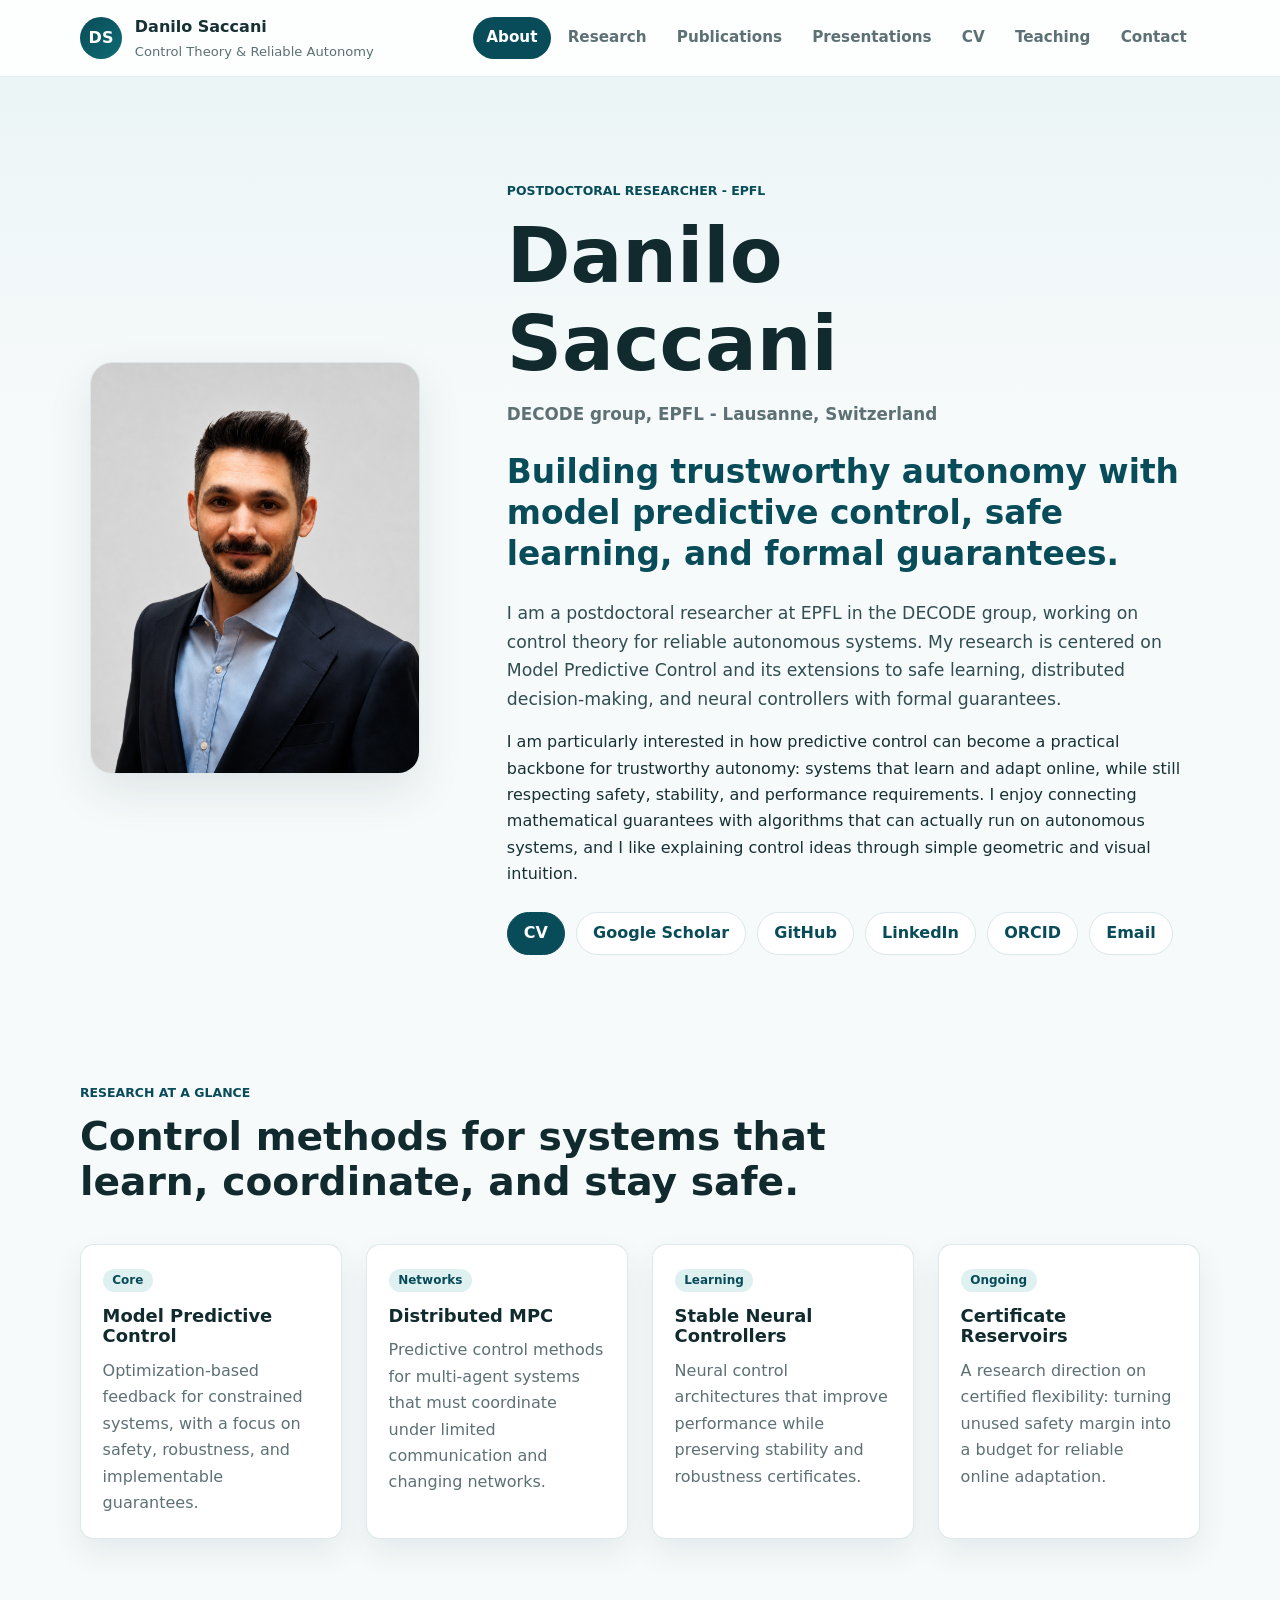
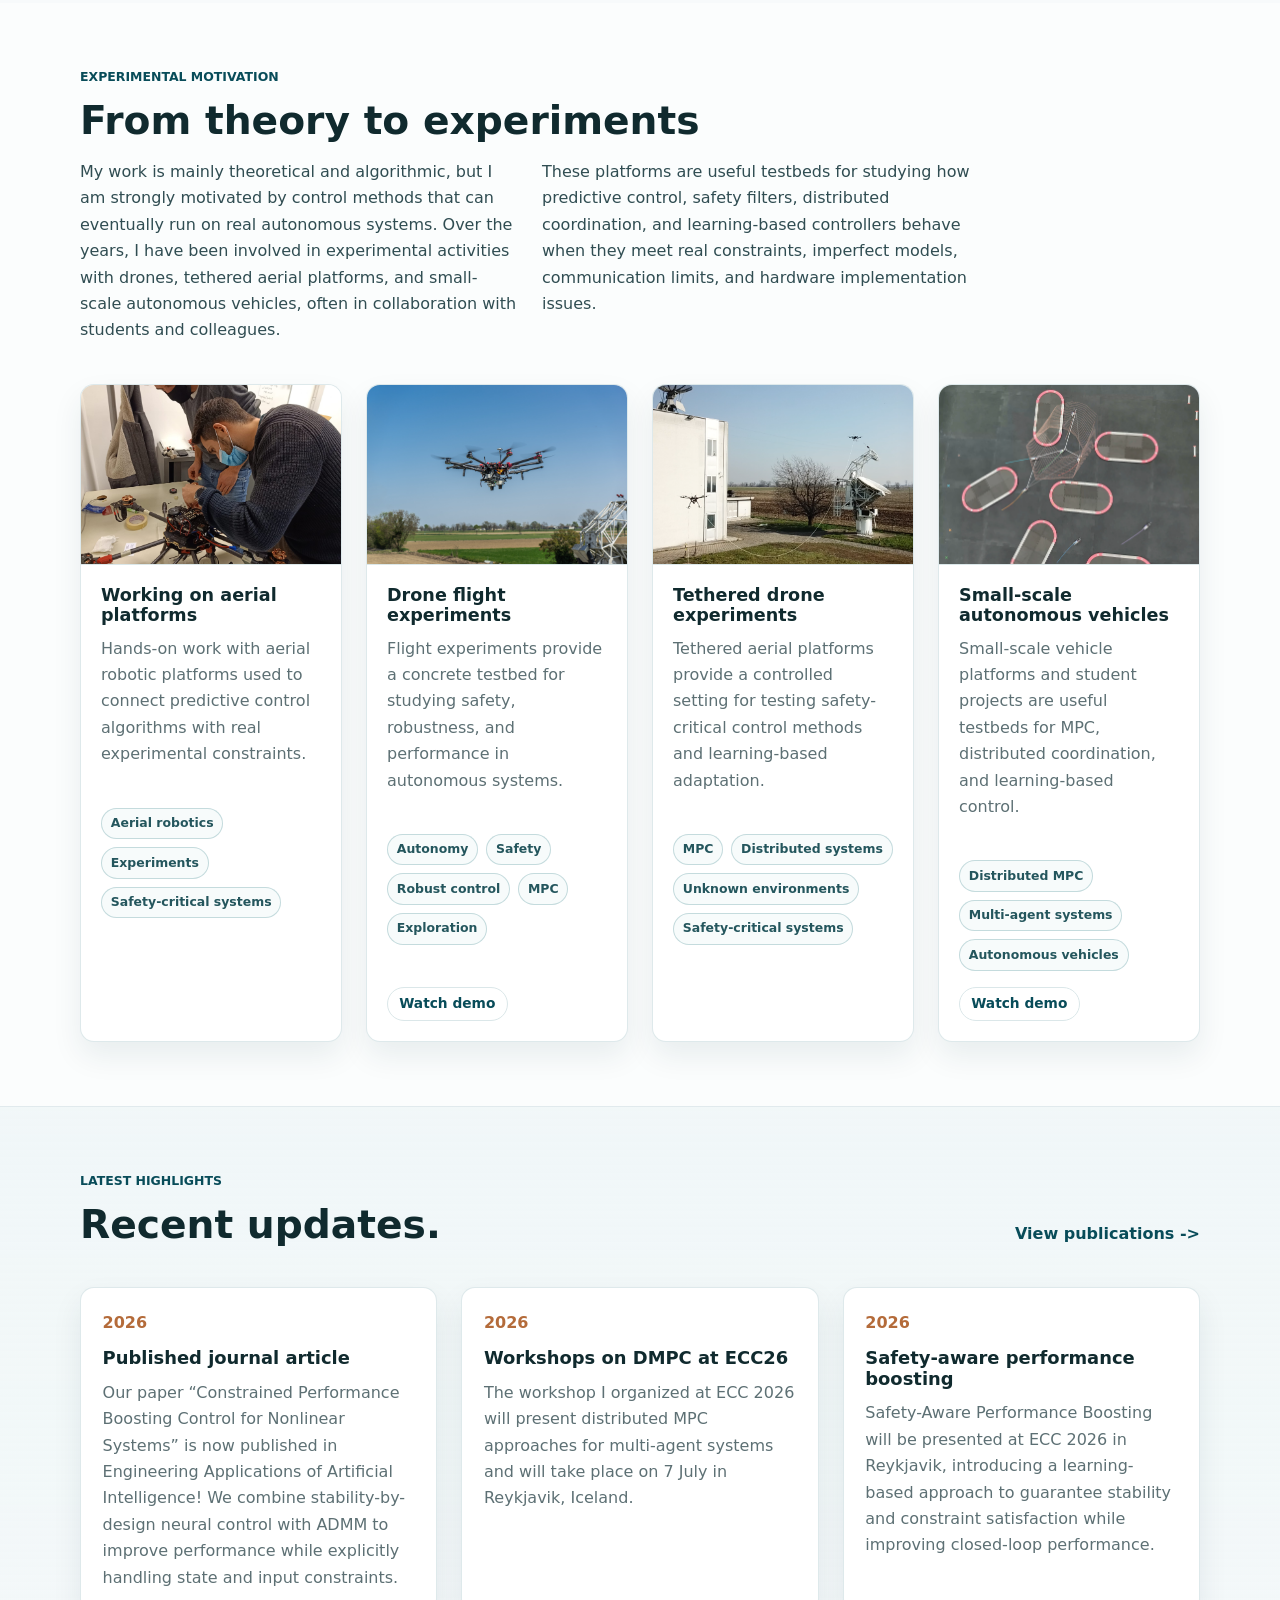
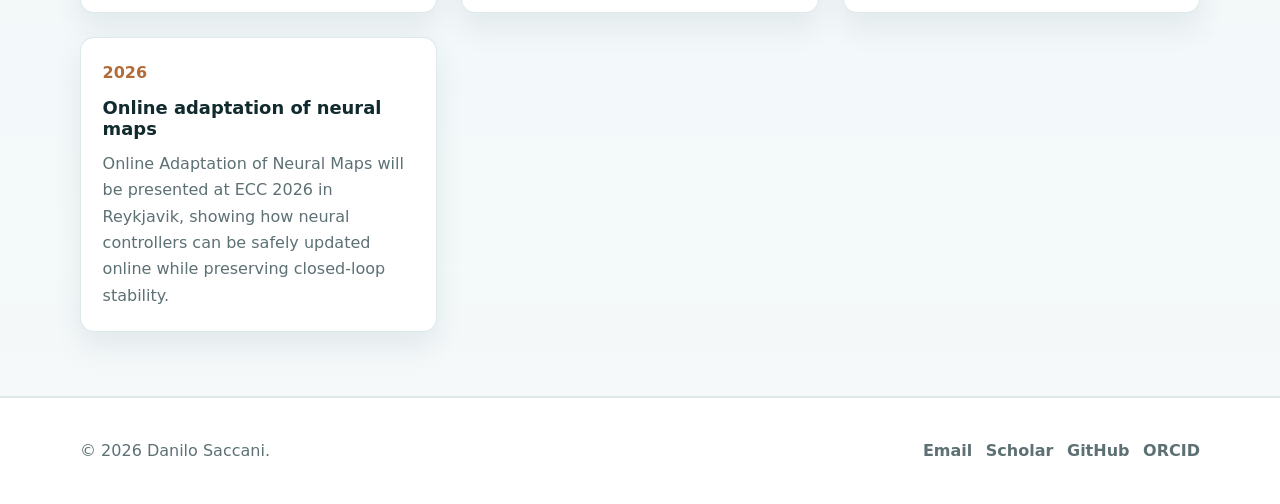
==== commit 1be737d8: "updated teaching" ====
--- a/index.html
+++ b/index.html
@@ -145,6 +145,11 @@
         </div>
         <div class="card-grid three-columns">
         <article class="highlight-card">
+          <time datetime="2026">2026</time>
+          <h3>Published journal article</h3>
+          <p>Our paper “Constrained Performance Boosting Control for Nonlinear Systems” is now published in Engineering Applications of Artificial Intelligence! We combine stability-by-design neural control with ADMM to improve performance while explicitly handling state and input constraints.</p>
+        </article>
+        <article class="highlight-card">
             <time datetime="2026">2026</time>
             <h3>Workshops on DMPC at ECC26</h3>
             <p>The workshop I organized at ECC 2026 will present distributed MPC approaches for multi-agent systems and will take place on 7 July in Reykjavik, Iceland.</p>
--- a/assets/css/style.css
+++ b/assets/css/style.css
@@ -646,6 +646,81 @@
   color: #304d52;
 }
 
+.research-figures {
+  display: grid;
+  grid-template-columns: repeat(3, minmax(0, 1fr));
+  gap: 0.55rem;
+  margin: var(--space-lg) 0 var(--space-md);
+  border: 1px solid rgba(219, 231, 233, 0.78);
+  border-radius: var(--radius-md);
+  background: rgba(247, 251, 251, 0.78);
+  padding: 0.55rem;
+}
+
+.research-figure {
+  position: relative;
+  --research-figure-height: 138px;
+  min-width: 0;
+  margin: 0;
+  border: 1px solid rgba(219, 231, 233, 0.9);
+  border-radius: var(--radius-sm);
+  background: #ffffff;
+  box-shadow: 0 10px 22px rgba(15, 50, 60, 0.06);
+  overflow: hidden;
+  padding: 0.42rem 0.42rem 0.62rem;
+}
+
+.research-figure img {
+  position: absolute;
+  top: 0.42rem;
+  right: 0.42rem;
+  left: 0.42rem;
+  z-index: 2;
+  width: calc(100% - 0.84rem);
+  height: var(--research-figure-height);
+  border-radius: var(--radius-sm);
+  object-fit: cover;
+}
+
+.research-figure.is-missing img {
+  display: none;
+}
+
+.research-figure-placeholder {
+  position: relative;
+  display: grid;
+  min-height: var(--research-figure-height);
+  overflow: hidden;
+  place-items: center;
+  border: 1px solid rgba(15, 107, 115, 0.14);
+  border-radius: var(--radius-sm);
+  background:
+    linear-gradient(135deg, rgba(223, 240, 241, 0.82), rgba(255, 255, 255, 0.92)),
+    repeating-linear-gradient(135deg, rgba(15, 107, 115, 0.06) 0 1px, transparent 1px 12px);
+  color: var(--color-accent-dark);
+}
+
+.research-figure-placeholder span {
+  display: inline-flex;
+  align-items: center;
+  justify-content: center;
+  min-height: 36px;
+  border-radius: 999px;
+  background: rgba(255, 255, 255, 0.82);
+  font-size: 0.78rem;
+  font-weight: 800;
+  padding: 0.4rem 0.7rem;
+}
+
+.research-figure figcaption {
+  margin: 0.5rem 0 0;
+  color: var(--color-muted);
+  font-size: 0.84rem;
+  font-weight: 700;
+  line-height: 1.35;
+  text-align: center;
+}
+
 .tag-list {
   display: flex;
   flex-wrap: wrap;
@@ -732,7 +807,8 @@
 }
 
 .publication-actions,
-.presentation-actions {
+.presentation-actions,
+.teaching-actions {
   display: flex;
   flex-wrap: wrap;
   gap: 0.55rem;
@@ -1075,6 +1151,18 @@
     grid-template-columns: 1fr;
   }
 
+  .research-figures {
+    grid-template-columns: repeat(3, minmax(170px, 1fr));
+    overflow-x: auto;
+    overscroll-behavior-inline: contain;
+    padding-bottom: 0.7rem;
+    scroll-snap-type: x proximity;
+  }
+
+  .research-figure {
+    scroll-snap-align: start;
+  }
+
   .gallery-grid,
   .experiments-copy {
     grid-template-columns: 1fr;
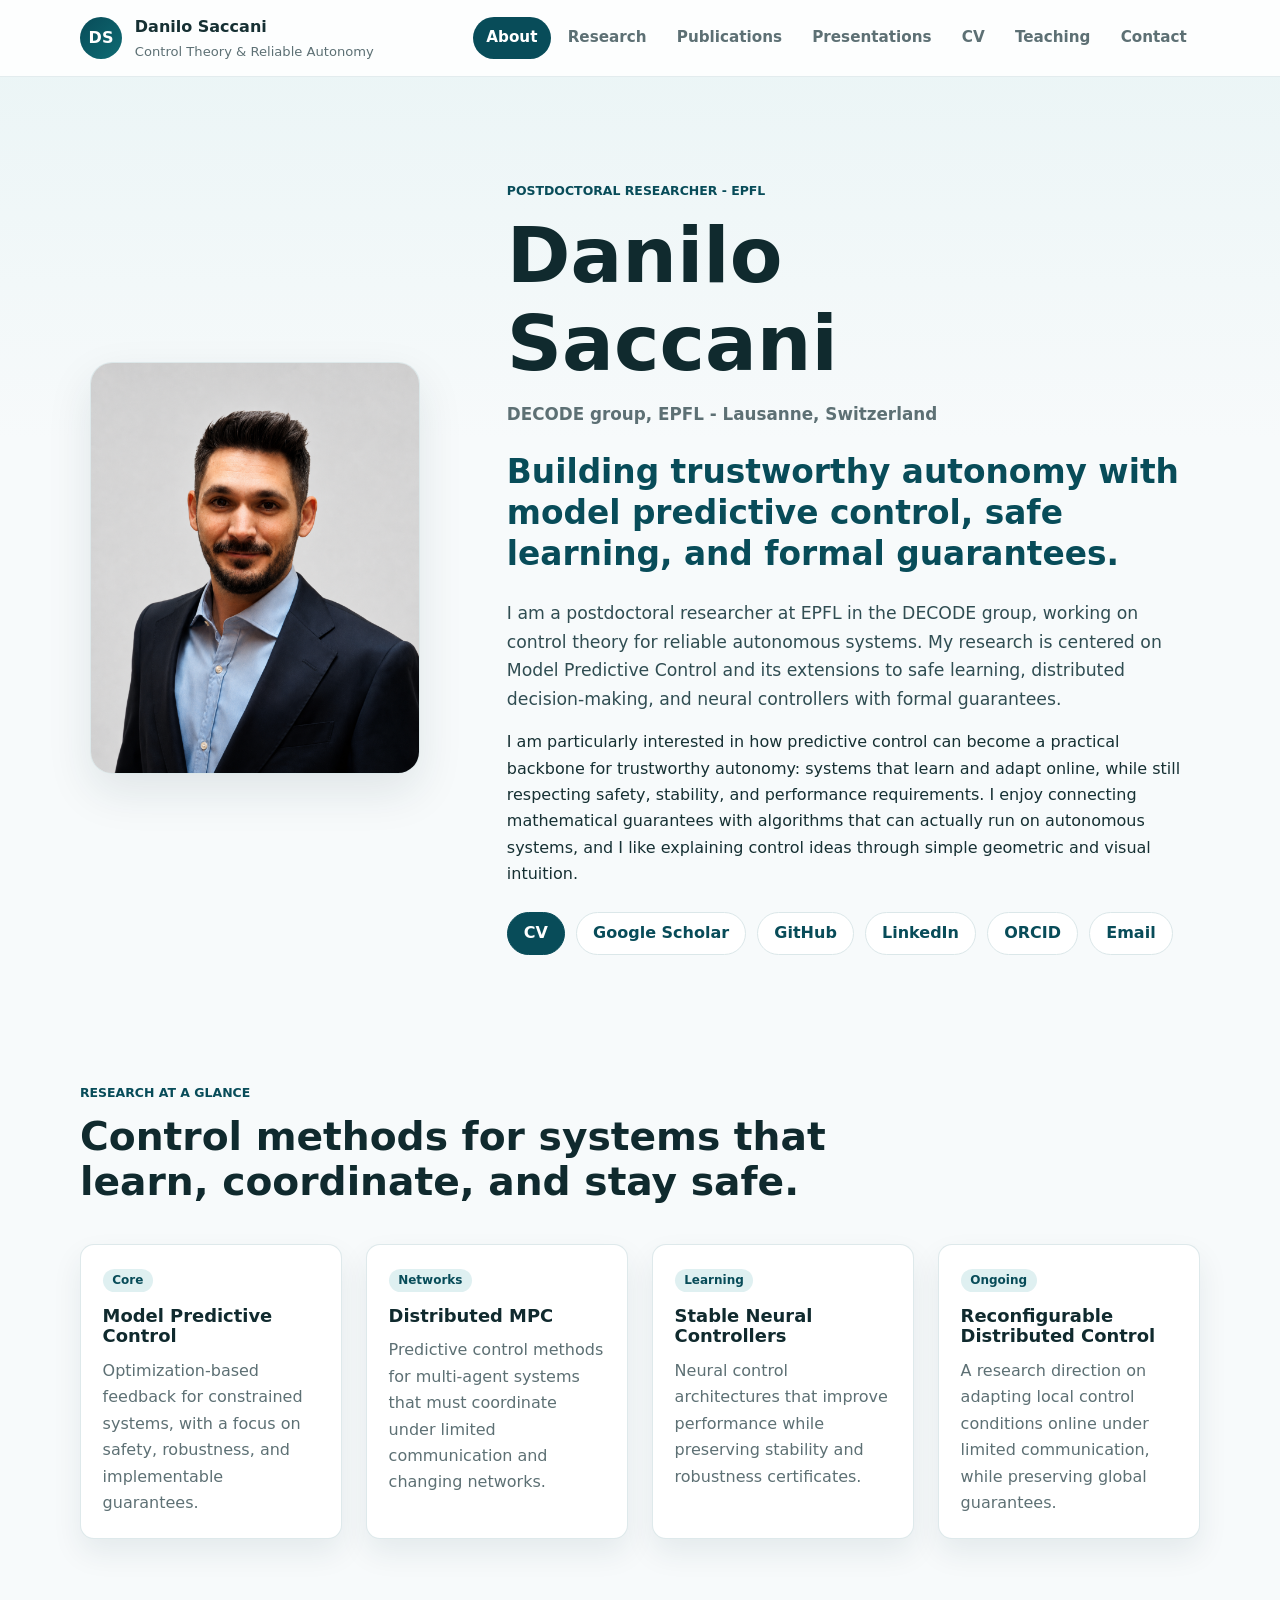
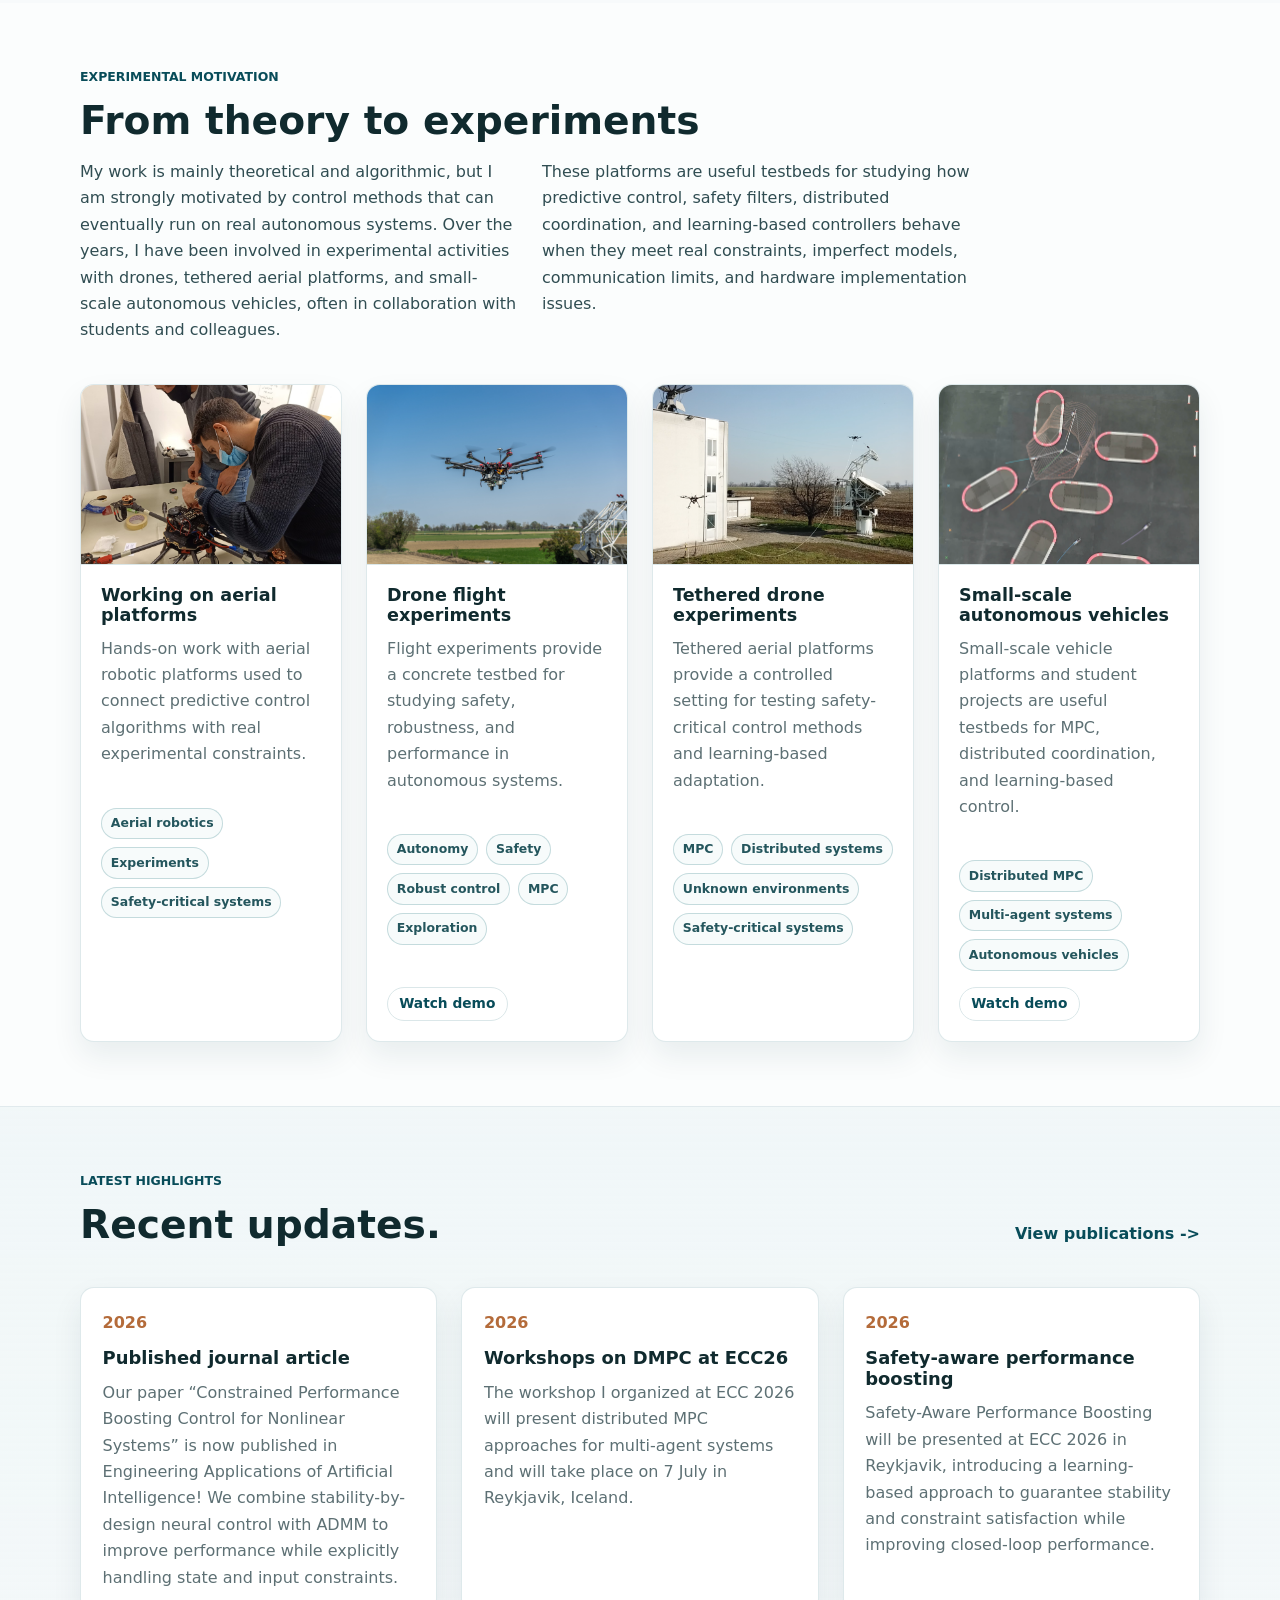
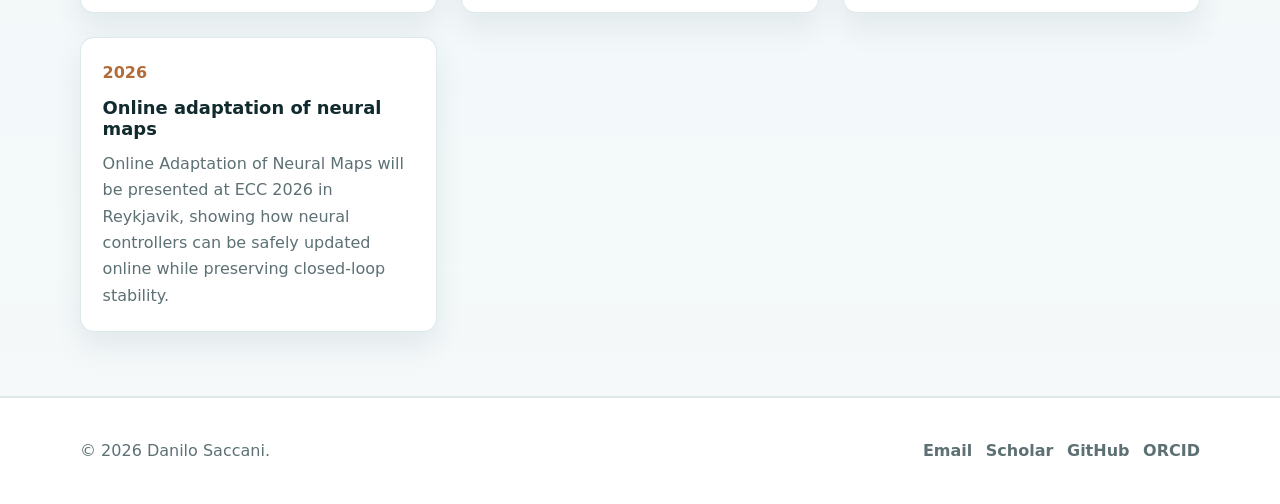
==== commit d816bc53: "updated index" ====
--- a/index.html
+++ b/index.html
@@ -106,8 +106,10 @@
 
           <article class="info-card">
             <span class="card-kicker">Ongoing</span>
-            <h3>Certificate Reservoirs</h3>
-            <p>A research direction on certified flexibility: turning unused safety margin into a budget for reliable online adaptation.</p>
+            <h3>Reconfigurable Distributed Control</h3>
+            <p>
+              A research direction on adapting local control conditions online under limited communication, while preserving global guarantees.
+            </p>
           </article>
         </div>
       </div>
